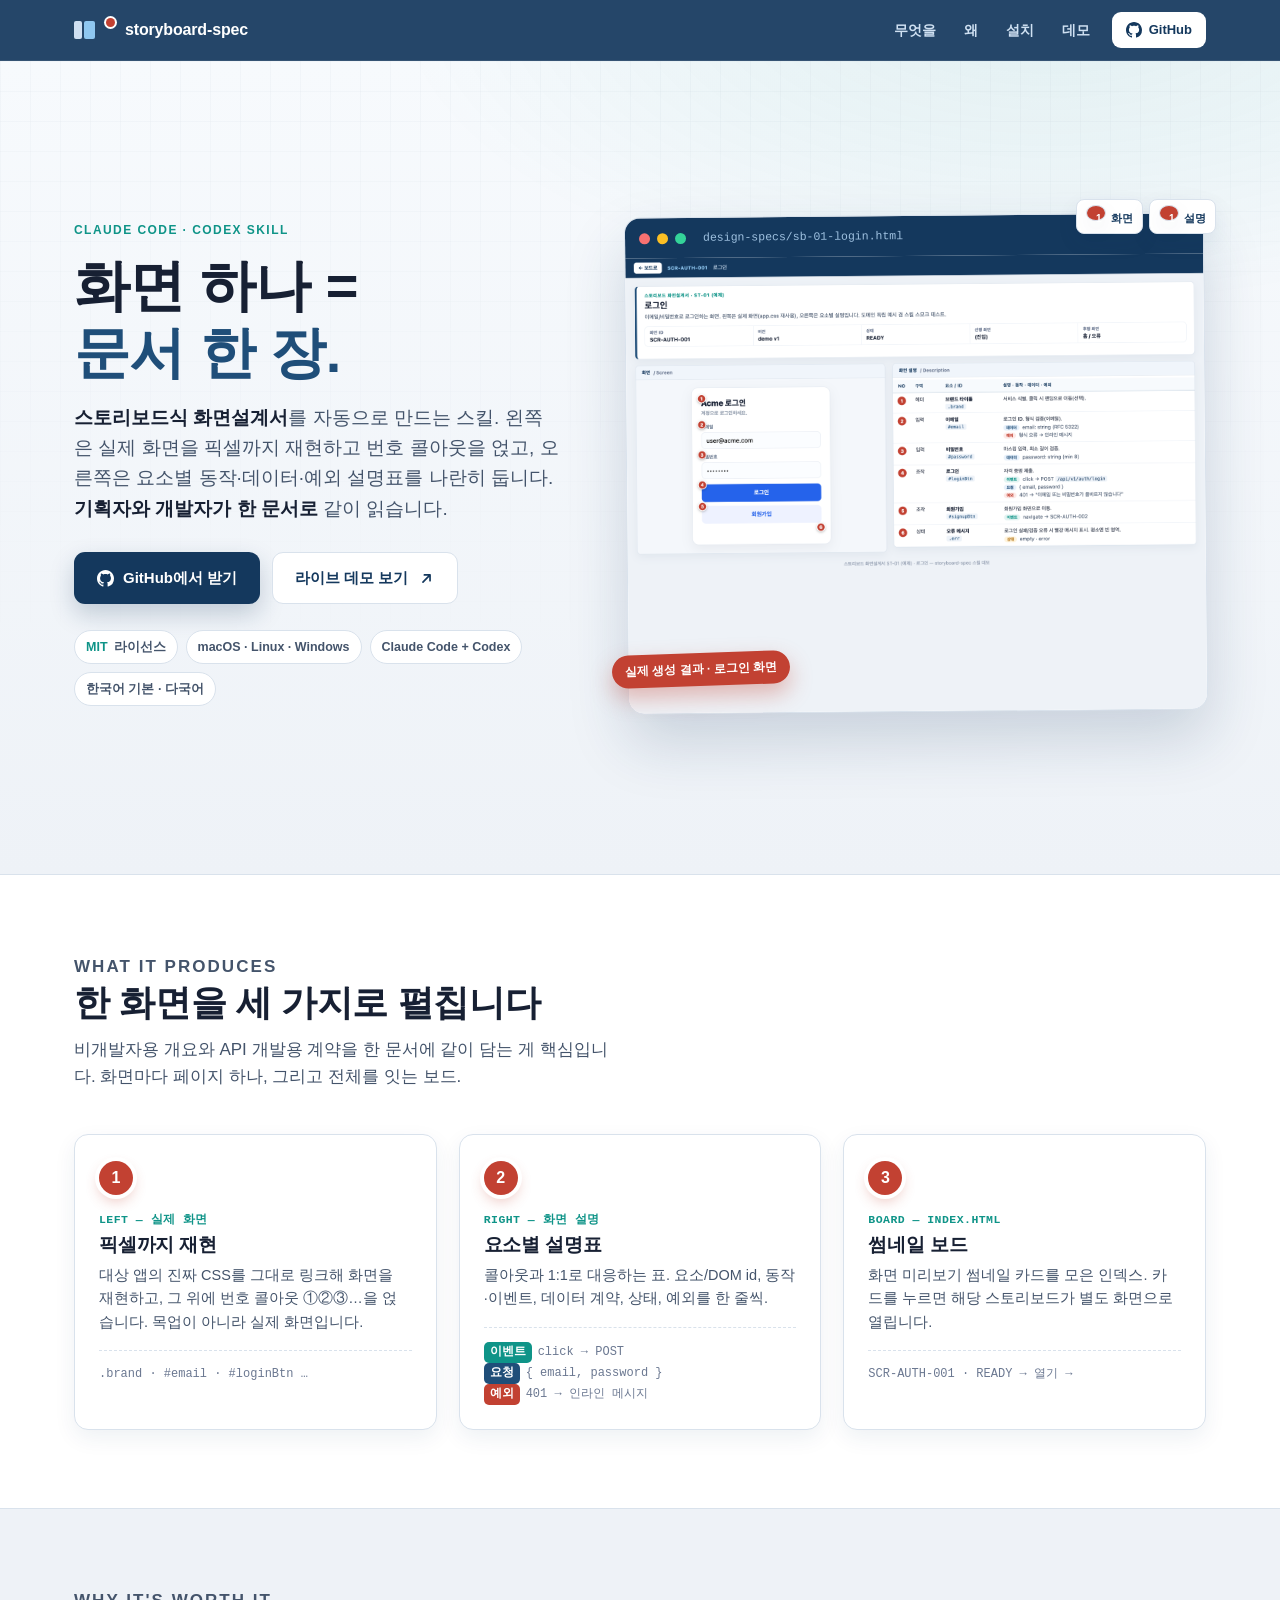
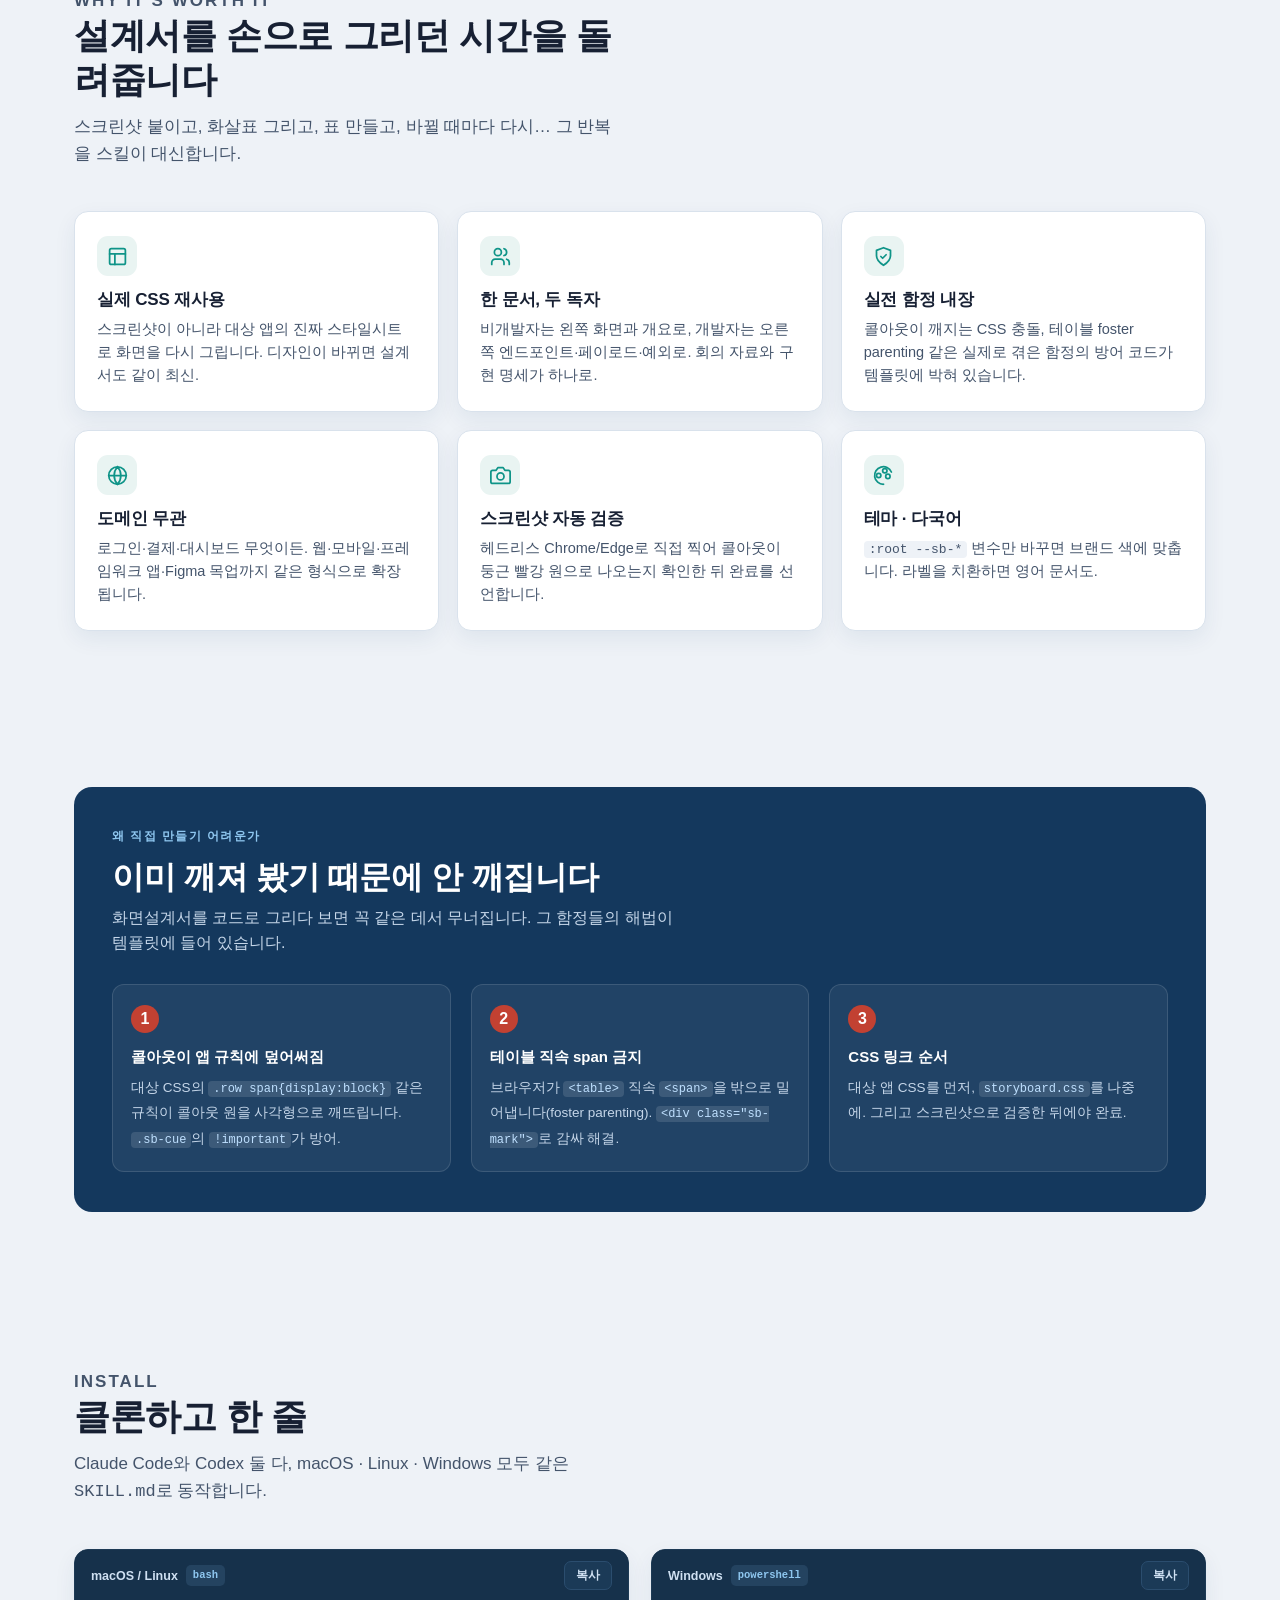
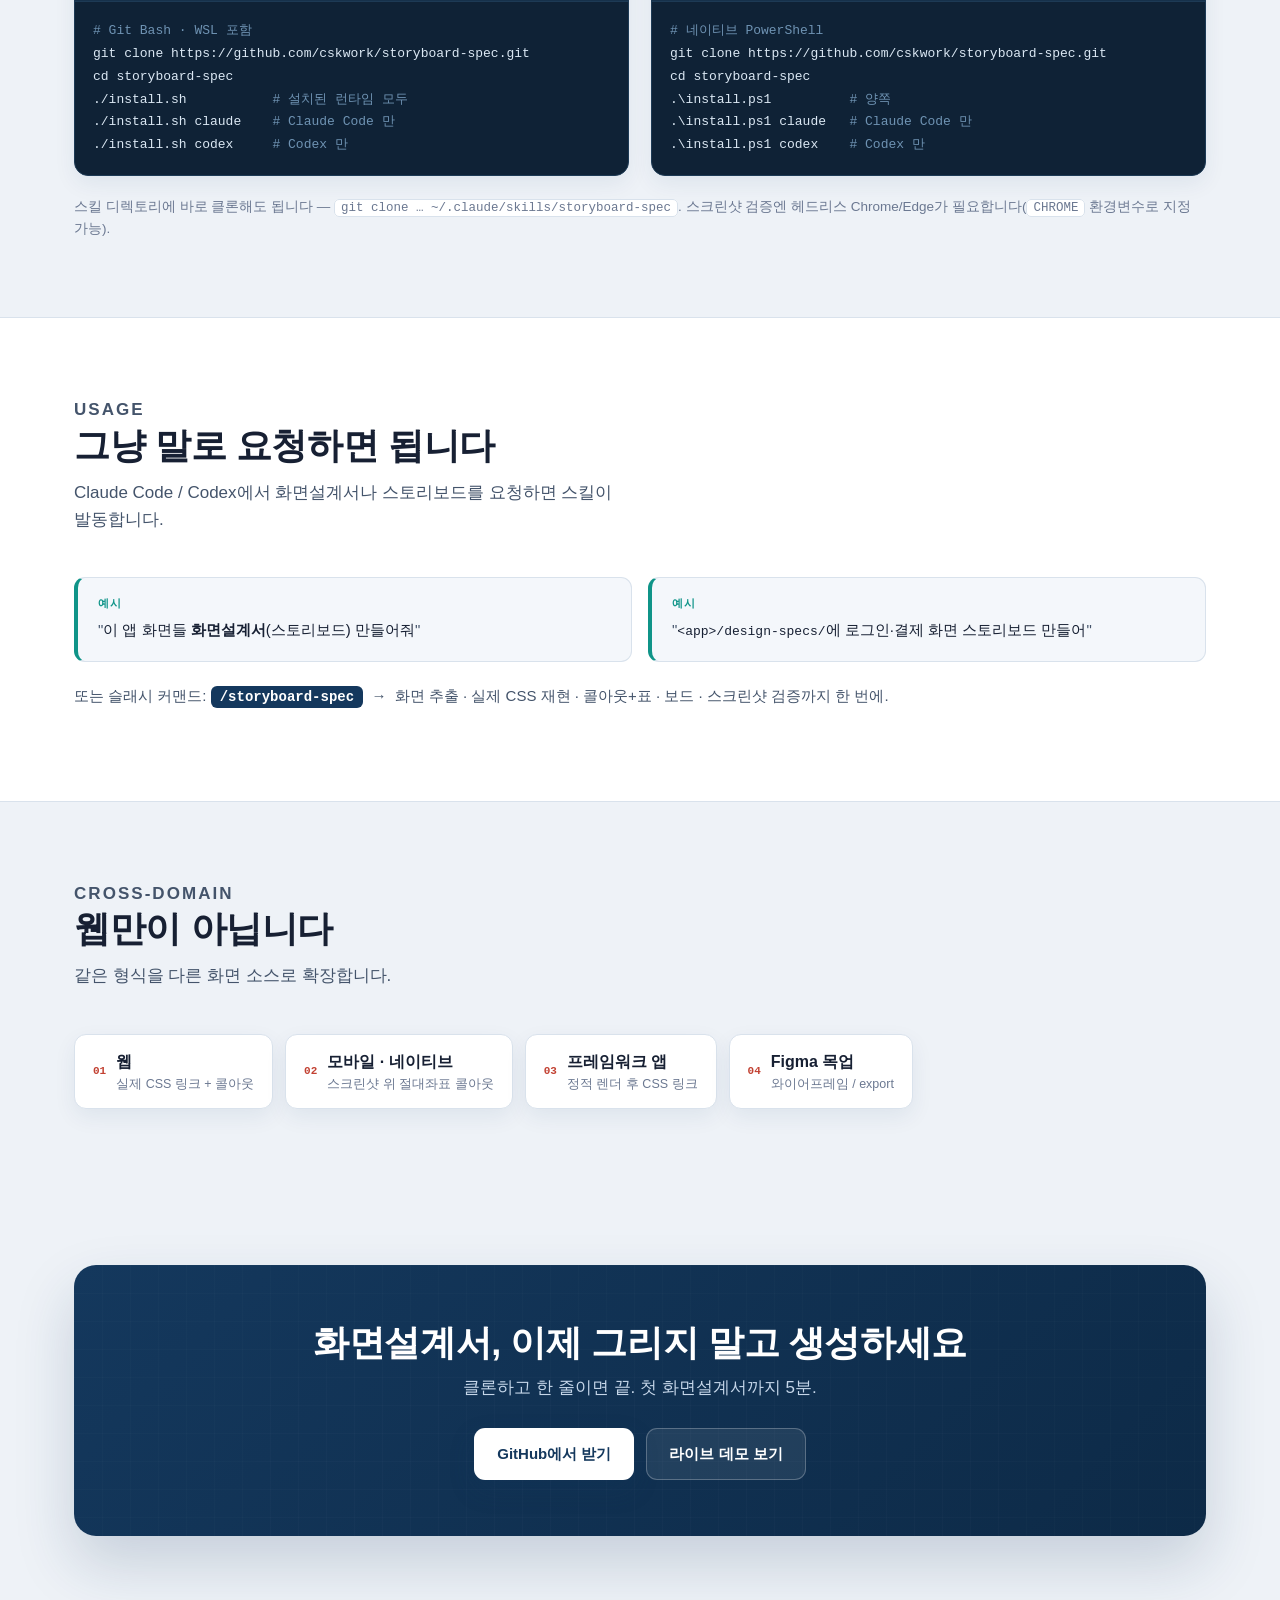
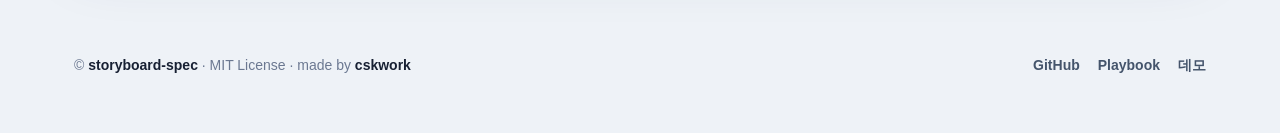
==== index.html @ b12b1235 "feat: add GitHub Pages landing page - Self-contained index.html promoting the skill (KO-primary, EN " ====
<!doctype html>
<html lang="ko">
<head>
  <meta charset="utf-8" />
  <meta name="viewport" content="width=device-width, initial-scale=1" />
  <title>storyboard-spec — 스토리보드식 화면설계서 자동 생성 스킬</title>
  <meta name="description" content="Claude Code · Codex 스킬. 한 화면 = 한 페이지. 왼쪽은 실제 화면을 픽셀까지 재현 + 번호 콜아웃, 오른쪽은 요소별 설명표(동작·데이터·예외). 기획자와 개발자가 같이 읽는 화면설계서를 자동으로." />
  <link rel="canonical" href="https://cskwork.github.io/storyboard-spec/" />

  <!-- Open Graph / social -->
  <meta property="og:type" content="website" />
  <meta property="og:url" content="https://cskwork.github.io/storyboard-spec/" />
  <meta property="og:title" content="storyboard-spec — 스토리보드식 화면설계서 자동 생성" />
  <meta property="og:description" content="왼쪽=실제 화면+번호 콜아웃, 오른쪽=요소별 설명표. 기획자와 개발자가 한 문서로 같이 읽는 화면설계서. Claude Code · Codex 스킬." />
  <meta property="og:image" content="https://cskwork.github.io/storyboard-spec/assets/cover.png" />
  <meta name="twitter:card" content="summary_large_image" />

  <link rel="icon" href="data:image/svg+xml,%3Csvg xmlns='http://www.w3.org/2000/svg' viewBox='0 0 64 64'%3E%3Crect width='64' height='64' rx='14' fill='%2314385d'/%3E%3Crect x='12' y='14' width='16' height='36' rx='3' fill='%23f4f7fb'/%3E%3Crect x='32' y='14' width='20' height='36' rx='3' fill='%231f4e79'/%3E%3Ccircle cx='20' cy='22' r='5' fill='%23c24132'/%3E%3C/svg%3E" />

  <style>
    :root {
      --ink: #172033;
      --ink-soft: #44546b;
      --muted: #6b7891;
      --line: #d9e2ec;
      --line-soft: #e8eef5;
      --bg: #eef2f7;
      --panel: #ffffff;
      --primary: #1f4e79;
      --primary-strong: #14385d;
      --accent: #0f9488;
      --cue: #c24132;
      --shadow: 0 8px 22px rgba(20, 56, 93, .07);
      --shadow-lg: 0 28px 60px rgba(20, 56, 93, .18);
      --radius: 14px;
      --mono: ui-monospace, SFMono-Regular, "SF Mono", Menlo, Consolas, monospace;
      --sans: -apple-system, BlinkMacSystemFont, "Segoe UI", "Noto Sans KR", Arial, sans-serif;
      --maxw: 1180px;
    }

    * { box-sizing: border-box; }
    html { scroll-behavior: smooth; }
    body {
      margin: 0;
      font-family: var(--sans);
      color: var(--ink);
      background: var(--bg);
      line-height: 1.6;
      -webkit-font-smoothing: antialiased;
    }
    a { color: var(--primary); }
    h1, h2, h3 { line-height: 1.2; letter-spacing: -.01em; }
    .wrap { max-width: var(--maxw); margin: 0 auto; padding: 0 24px; }
    .eyebrow {
      margin: 0 0 12px; font-size: 12px; font-weight: 800;
      letter-spacing: .12em; text-transform: uppercase; color: var(--accent);
    }

    /* ── Top bar ───────────────────────────────────────── */
    header.top {
      position: sticky; top: 0; z-index: 50;
      background: rgba(20, 56, 93, .92);
      backdrop-filter: saturate(160%) blur(8px);
      border-bottom: 1px solid rgba(255,255,255,.08);
    }
    .top .wrap { display: flex; align-items: center; gap: 18px; height: 60px; }
    .brand { display: flex; align-items: center; gap: 10px; color: #fff; font-weight: 800; letter-spacing: -.01em; text-decoration: none; }
    .brand .glyph { display: inline-flex; gap: 2px; }
    .brand .glyph i { width: 8px; height: 18px; border-radius: 2px; background: #cfe0f2; display: block; }
    .brand .glyph i:last-child { width: 11px; background: #8fc7f0; }
    .brand .dot { width: 9px; height: 9px; border-radius: 50%; background: var(--cue); box-shadow: 0 0 0 2px #fff; margin-left: 1px; align-self: flex-start; margin-top: 1px; }
    .top nav { margin-left: auto; display: flex; align-items: center; gap: 4px; }
    .top nav a { color: #cfe0f2; text-decoration: none; font-size: 14px; font-weight: 600; padding: 8px 12px; border-radius: 8px; }
    .top nav a:hover { background: rgba(255,255,255,.08); color: #fff; }
    .top .gh {
      display: inline-flex; align-items: center; gap: 7px; margin-left: 6px;
      background: #fff; color: var(--primary-strong); font-weight: 800; font-size: 13px;
      padding: 8px 14px; border-radius: 9px; text-decoration: none;
    }
    .top .gh:hover { background: #e8f1fb; }
    .top .gh svg { width: 16px; height: 16px; }
    @media (max-width: 760px) { .top nav .navlink { display: none; } }

    /* ── Hero ──────────────────────────────────────────── */
    .hero {
      position: relative; overflow: hidden;
      background:
        radial-gradient(1100px 520px at 82% -8%, rgba(15,148,136,.10), transparent 60%),
        linear-gradient(180deg, #f7fafd 0%, var(--bg) 100%);
    }
    .hero::before {
      content: ""; position: absolute; inset: 0; pointer-events: none; opacity: .5;
      background-image:
        linear-gradient(rgba(20,56,93,.05) 1px, transparent 1px),
        linear-gradient(90deg, rgba(20,56,93,.05) 1px, transparent 1px);
      background-size: 30px 30px;
      mask-image: linear-gradient(180deg, #000 0%, transparent 78%);
      -webkit-mask-image: linear-gradient(180deg, #000 0%, transparent 78%);
    }
    .hero .wrap {
      position: relative;
      display: grid; grid-template-columns: minmax(0, 1.02fr) minmax(0, 1.18fr);
      gap: 50px; align-items: center;
      padding-top: 76px; padding-bottom: 84px;
    }
    .hero h1 { margin: 0 0 16px; font-size: clamp(34px, 5.2vw, 56px); font-weight: 850; color: var(--ink); }
    .hero h1 .hl { color: var(--primary); position: relative; white-space: nowrap; }
    .hero h1 .hl::after {
      content: ""; position: absolute; left: 0; right: 0; bottom: .08em; height: .26em;
      background: rgba(15,148,136,.22); border-radius: 3px; z-index: -1;
    }
    .hero .lede { font-size: clamp(16px, 2.1vw, 19px); color: var(--ink-soft); margin: 0 0 28px; max-width: 46ch; }
    .hero .lede b { color: var(--ink); font-weight: 700; }

    .cta { display: flex; flex-wrap: wrap; gap: 12px; align-items: center; }
    .btn {
      display: inline-flex; align-items: center; gap: 9px; font-weight: 800; font-size: 15px;
      text-decoration: none; padding: 13px 22px; border-radius: 11px; border: 1px solid transparent;
      transition: transform .12s ease, box-shadow .12s ease, background .12s ease;
    }
    .btn svg { width: 17px; height: 17px; }
    .btn.primary { background: var(--primary-strong); color: #fff; box-shadow: 0 10px 24px rgba(20,56,93,.22); }
    .btn.primary:hover { transform: translateY(-2px); box-shadow: 0 16px 32px rgba(20,56,93,.28); }
    .btn.ghost { background: var(--panel); color: var(--primary-strong); border-color: var(--line); }
    .btn.ghost:hover { transform: translateY(-2px); border-color: #b9cadd; }

    .chips { display: flex; flex-wrap: wrap; gap: 8px; margin-top: 26px; }
    .chip {
      display: inline-flex; align-items: center; gap: 6px; font-size: 12.5px; font-weight: 700;
      color: var(--ink-soft); background: var(--panel); border: 1px solid var(--line);
      padding: 6px 11px; border-radius: 999px;
    }
    .chip .tk { color: var(--accent); font-weight: 900; }

    /* Hero shot — framed like a document window */
    .shot { position: relative; }
    .shot .frame {
      background: var(--panel); border: 1px solid var(--line); border-radius: 16px;
      box-shadow: var(--shadow-lg); overflow: hidden; transform: rotate(-.5deg);
    }
    .shot .bar { display: flex; align-items: center; gap: 7px; padding: 11px 14px; background: var(--primary-strong); }
    .shot .bar i { width: 11px; height: 11px; border-radius: 50%; background: rgba(255,255,255,.32); }
    .shot .bar i:nth-child(1) { background: #f87171; }
    .shot .bar i:nth-child(2) { background: #fbbf24; }
    .shot .bar i:nth-child(3) { background: #34d399; }
    .shot .bar .path { margin-left: 10px; font-family: var(--mono); font-size: 11.5px; color: #9fc1e0; }
    .shot img { display: block; width: 100%; height: auto; }
    .shot .tag {
      position: absolute; left: -14px; bottom: 26px; z-index: 2;
      background: var(--cue); color: #fff; font-size: 12px; font-weight: 800;
      padding: 7px 13px; border-radius: 999px; box-shadow: 0 10px 22px rgba(194,65,50,.35);
      transform: rotate(-2deg);
    }
    .shot .legend {
      position: absolute; right: -10px; top: -16px; z-index: 2;
      display: flex; gap: 6px;
    }
    .shot .legend span {
      font-size: 11px; font-weight: 800; color: var(--primary-strong);
      background: #fff; border: 1px solid var(--line); border-radius: 8px; padding: 5px 9px;
      box-shadow: var(--shadow);
    }
    .shot .legend .num {
      display: inline-grid; place-items: center; width: 16px; height: 16px; margin-right: 5px;
      background: var(--cue); color: #fff; border-radius: 50%; font-size: 10px;
    }

    /* ── Section scaffolding ───────────────────────────── */
    section { padding: 78px 0; }
    .sec-head { max-width: 62ch; margin: 0 0 44px; }
    .sec-head h2 { margin: 0 0 12px; font-size: clamp(26px, 3.6vw, 36px); color: var(--ink); }
    .sec-head p { margin: 0; color: var(--ink-soft); font-size: 17px; }

    /* "What it produces" — three numbered panes */
    .produce { background: var(--panel); border-top: 1px solid var(--line); border-bottom: 1px solid var(--line); }
    .triad { display: grid; grid-template-columns: repeat(3, 1fr); gap: 22px; }
    .pane {
      position: relative; background: #fff; border: 1px solid var(--line);
      border-radius: var(--radius); padding: 26px 24px 24px; box-shadow: var(--shadow);
      transition: transform .14s ease, box-shadow .14s ease;
    }
    .pane:hover { transform: translateY(-4px); box-shadow: 0 18px 38px rgba(20,56,93,.13); }
    .pane .cue {
      display: inline-grid; place-items: center; width: 34px; height: 34px; margin-bottom: 16px;
      background: var(--cue); color: #fff; font-weight: 800; font-size: 16px; border-radius: 50%;
      box-shadow: 0 0 0 4px #fff, 0 6px 14px rgba(194,65,50,.3);
    }
    .pane .kicker { font-family: var(--mono); font-size: 11.5px; font-weight: 700; letter-spacing: .04em; color: var(--accent); text-transform: uppercase; }
    .pane h3 { margin: 4px 0 8px; font-size: 19px; color: var(--ink); }
    .pane p { margin: 0; color: var(--ink-soft); font-size: 14.5px; }
    .pane .mini { margin-top: 16px; border-top: 1px dashed var(--line); padding-top: 14px; font-family: var(--mono); font-size: 12px; color: var(--muted); }
    .pane .mini .t { display: inline-block; font-weight: 800; color: #fff; border-radius: 5px; padding: 1px 6px; margin-right: 6px; }
    .pane .mini .t.ev { background: var(--accent); }
    .pane .mini .t.dt { background: var(--primary); }
    .pane .mini .t.ex { background: var(--cue); }

    /* Why grid */
    .why-grid { display: grid; grid-template-columns: repeat(3, 1fr); gap: 18px; }
    .feat {
      background: var(--panel); border: 1px solid var(--line); border-radius: var(--radius);
      padding: 24px 22px; box-shadow: var(--shadow);
    }
    .feat .ic { width: 40px; height: 40px; border-radius: 11px; display: grid; place-items: center; background: #e9f4f2; color: var(--accent); margin-bottom: 14px; }
    .feat .ic svg { width: 21px; height: 21px; }
    .feat h3 { margin: 0 0 7px; font-size: 17px; color: var(--ink); }
    .feat p { margin: 0; color: var(--ink-soft); font-size: 14.5px; }

    /* Gotchas — proof of depth */
    .gotchas { background: var(--primary-strong); color: #eaf1f8; border-radius: 18px; padding: 40px 38px; }
    .gotchas .eyebrow { color: #8fc7f0; }
    .gotchas h2 { margin: 0 0 8px; font-size: clamp(24px, 3.4vw, 32px); color: #fff; }
    .gotchas > p.intro { margin: 0 0 28px; color: #c5d6e9; max-width: 64ch; }
    .gotchas ol { display: grid; grid-template-columns: repeat(3, 1fr); gap: 20px; margin: 0; padding: 0; list-style: none; counter-reset: g; }
    .gotchas li { counter-increment: g; background: rgba(255,255,255,.06); border: 1px solid rgba(255,255,255,.12); border-radius: 12px; padding: 20px 18px; }
    .gotchas li::before { content: counter(g); display: grid; place-items: center; width: 28px; height: 28px; background: var(--cue); color: #fff; font-weight: 800; border-radius: 50%; margin-bottom: 12px; }
    .gotchas li b { color: #fff; display: block; margin-bottom: 5px; font-size: 15px; }
    .gotchas li span { font-size: 13.5px; color: #c5d6e9; }
    .gotchas code { font-family: var(--mono); font-size: 12px; background: rgba(255,255,255,.12); padding: 1px 5px; border-radius: 4px; color: #bfe0ff; }

    /* Install */
    .install .cols { display: grid; grid-template-columns: 1fr 1fr; gap: 22px; }
    .code {
      background: #0f2236; border: 1px solid #1d3a55; border-radius: var(--radius); overflow: hidden;
      box-shadow: var(--shadow);
    }
    .code .head { display: flex; align-items: center; justify-content: space-between; padding: 11px 16px; background: #16314b; border-bottom: 1px solid #1d3a55; }
    .code .head .os { font-size: 12.5px; font-weight: 800; color: #cfe0f2; display: flex; align-items: center; gap: 8px; }
    .code .head .os .badge { font-family: var(--mono); font-size: 10.5px; color: #8fc7f0; background: rgba(143,199,240,.12); padding: 2px 7px; border-radius: 5px; }
    .copy { cursor: pointer; border: 1px solid #2b4d6e; background: #1b3a57; color: #cfe0f2; font-size: 12px; font-weight: 700; padding: 5px 11px; border-radius: 7px; }
    .copy:hover { background: #234a6c; }
    .copy.done { background: var(--accent); border-color: var(--accent); color: #fff; }
    .code pre { margin: 0; padding: 18px 18px; overflow-x: auto; }
    .code code { font-family: var(--mono); font-size: 13px; line-height: 1.75; color: #dbe8f4; white-space: pre; }
    .code .c { color: #6f93b3; }
    .code .p { color: #7fd6c7; }
    .install .note { margin: 20px 0 0; font-size: 13.5px; color: var(--muted); }
    .install .note code { font-family: var(--mono); background: #fff; border: 1px solid var(--line); padding: 1px 6px; border-radius: 5px; font-size: 12.5px; }

    /* Usage */
    .usage { background: var(--panel); border-top: 1px solid var(--line); border-bottom: 1px solid var(--line); }
    .asks { display: grid; grid-template-columns: 1fr 1fr; gap: 16px; }
    .ask {
      display: flex; gap: 14px; align-items: flex-start; background: #f4f7fb; border: 1px solid var(--line);
      border-left: 4px solid var(--accent); border-radius: 11px; padding: 18px 20px;
    }
    .ask .who { font-family: var(--mono); font-size: 11px; font-weight: 800; color: var(--accent); text-transform: uppercase; letter-spacing: .05em; margin-bottom: 4px; }
    .ask p { margin: 0; font-size: 15px; color: var(--ink); }
    .ask p .q { color: var(--ink-soft); }
    .slash { margin-top: 22px; font-size: 15px; color: var(--ink-soft); }
    .slash code { font-family: var(--mono); background: #14385d; color: #fff; padding: 3px 9px; border-radius: 6px; font-weight: 700; font-size: 14px; }

    /* Domain chips */
    .domains { display: flex; flex-wrap: wrap; gap: 12px; margin-top: 8px; }
    .domains .d {
      display: flex; align-items: center; gap: 10px; background: var(--panel); border: 1px solid var(--line);
      border-radius: 12px; padding: 14px 18px; font-weight: 700; color: var(--ink); box-shadow: var(--shadow);
    }
    .domains .d .n { font-family: var(--mono); font-size: 11px; color: var(--cue); font-weight: 800; }
    .domains .d .s { font-size: 12.5px; color: var(--muted); font-weight: 500; }

    /* CTA band */
    .band { text-align: center; }
    .band .box {
      background: linear-gradient(135deg, var(--primary-strong), #0d2a47);
      border-radius: 22px; padding: 56px 32px; box-shadow: var(--shadow-lg); position: relative; overflow: hidden;
    }
    .band .box::after {
      content: ""; position: absolute; inset: 0; opacity: .35; pointer-events: none;
      background-image: linear-gradient(rgba(255,255,255,.05) 1px, transparent 1px), linear-gradient(90deg, rgba(255,255,255,.05) 1px, transparent 1px);
      background-size: 28px 28px;
    }
    .band h2 { position: relative; margin: 0 0 10px; color: #fff; font-size: clamp(26px, 3.6vw, 36px); }
    .band p { position: relative; margin: 0 0 26px; color: #c5d6e9; font-size: 17px; }
    .band .cta { position: relative; justify-content: center; }
    .band .btn.ghost { background: rgba(255,255,255,.08); border-color: rgba(255,255,255,.25); color: #fff; }
    .band .btn.ghost:hover { background: rgba(255,255,255,.16); }
    .band .btn.primary { background: #fff; color: var(--primary-strong); }

    /* Footer */
    footer.foot { padding: 40px 0 60px; }
    footer.foot .wrap { display: flex; flex-wrap: wrap; gap: 14px; align-items: center; justify-content: space-between; }
    footer .who { font-size: 14px; color: var(--muted); }
    footer .who b { color: var(--ink); }
    footer .links { display: flex; gap: 18px; font-size: 14px; }
    footer .links a { color: var(--ink-soft); text-decoration: none; font-weight: 600; }
    footer .links a:hover { color: var(--primary); }

    /* Responsive */
    @media (max-width: 980px) {
      .hero .wrap { grid-template-columns: 1fr; gap: 40px; padding-top: 56px; padding-bottom: 64px; }
      .shot .frame { transform: none; }
      .shot .tag { left: 8px; }
      .triad, .why-grid, .gotchas ol, .install .cols, .asks { grid-template-columns: 1fr; }
      .gotchas ol { gap: 14px; }
    }
    @media (max-width: 560px) {
      .why-grid { grid-template-columns: 1fr; }
      section { padding: 56px 0; }
      .shot .legend { display: none; }
    }
  </style>
</head>
<body>

  <!-- Top bar -->
  <header class="top">
    <div class="wrap">
      <a class="brand" href="#top" aria-label="storyboard-spec">
        <span class="glyph"><i></i><i></i></span><span class="dot"></span>
        <span>storyboard-spec</span>
      </a>
      <nav>
        <a class="navlink" href="#produce">무엇을</a>
        <a class="navlink" href="#why">왜</a>
        <a class="navlink" href="#install">설치</a>
        <a class="navlink" href="./examples/demo/index.html">데모</a>
        <a class="gh" href="https://github.com/cskwork/storyboard-spec" target="_blank" rel="noopener">
          <svg viewBox="0 0 16 16" fill="currentColor" aria-hidden="true"><path d="M8 0C3.58 0 0 3.58 0 8c0 3.54 2.29 6.53 5.47 7.59.4.07.55-.17.55-.38 0-.19-.01-.82-.01-1.49-2.01.37-2.53-.49-2.69-.94-.09-.23-.48-.94-.82-1.13-.28-.15-.68-.52-.01-.53.63-.01 1.08.58 1.23.82.72 1.21 1.87.87 2.33.66.07-.52.28-.87.51-1.07-1.78-.2-3.64-.89-3.64-3.95 0-.87.31-1.59.82-2.15-.08-.2-.36-1.02.08-2.12 0 0 .67-.21 2.2.82.64-.18 1.32-.27 2-.27.68 0 1.36.09 2 .27 1.53-1.04 2.2-.82 2.2-.82.44 1.1.16 1.92.08 2.12.51.56.82 1.27.82 2.15 0 3.07-1.87 3.75-3.65 3.95.29.25.54.73.54 1.48 0 1.07-.01 1.93-.01 2.2 0 .21.15.46.55.38A8.01 8.01 0 0016 8c0-4.42-3.58-8-8-8z"/></svg>
          GitHub
        </a>
      </nav>
    </div>
  </header>

  <!-- Hero -->
  <a id="top"></a>
  <section class="hero">
    <div class="wrap">
      <div class="intro">
        <p class="eyebrow">Claude Code · Codex Skill</p>
        <h1>화면 하나 =<br><span class="hl">문서 한 장.</span></h1>
        <p class="lede">
          <b>스토리보드식 화면설계서</b>를 자동으로 만드는 스킬.
          왼쪽은 실제 화면을 픽셀까지 재현하고 번호 콜아웃을 얹고,
          오른쪽은 요소별 동작·데이터·예외 설명표를 나란히 둡니다.
          <b>기획자와 개발자가 한 문서로</b> 같이 읽습니다.
        </p>
        <div class="cta">
          <a class="btn primary" href="https://github.com/cskwork/storyboard-spec" target="_blank" rel="noopener">
            <svg viewBox="0 0 16 16" fill="currentColor" aria-hidden="true"><path d="M8 0C3.58 0 0 3.58 0 8c0 3.54 2.29 6.53 5.47 7.59.4.07.55-.17.55-.38 0-.19-.01-.82-.01-1.49-2.01.37-2.53-.49-2.69-.94-.09-.23-.48-.94-.82-1.13-.28-.15-.68-.52-.01-.53.63-.01 1.08.58 1.23.82.72 1.21 1.87.87 2.33.66.07-.52.28-.87.51-1.07-1.78-.2-3.64-.89-3.64-3.95 0-.87.31-1.59.82-2.15-.08-.2-.36-1.02.08-2.12 0 0 .67-.21 2.2.82.64-.18 1.32-.27 2-.27.68 0 1.36.09 2 .27 1.53-1.04 2.2-.82 2.2-.82.44 1.1.16 1.92.08 2.12.51.56.82 1.27.82 2.15 0 3.07-1.87 3.75-3.65 3.95.29.25.54.73.54 1.48 0 1.07-.01 1.93-.01 2.2 0 .21.15.46.55.38A8.01 8.01 0 0016 8c0-4.42-3.58-8-8-8z"/></svg>
            GitHub에서 받기
          </a>
          <a class="btn ghost" href="./examples/demo/index.html">
            라이브 데모 보기
            <svg viewBox="0 0 24 24" fill="none" stroke="currentColor" stroke-width="2.4" stroke-linecap="round" stroke-linejoin="round" aria-hidden="true"><path d="M7 17 17 7M9 7h8v8"/></svg>
          </a>
        </div>
        <div class="chips">
          <span class="chip"><span class="tk">MIT</span> 라이선스</span>
          <span class="chip">macOS · Linux · Windows</span>
          <span class="chip">Claude Code + Codex</span>
          <span class="chip">한국어 기본 · 다국어</span>
        </div>
      </div>

      <div class="shot">
        <div class="legend">
          <span><span class="num">1</span>화면</span>
          <span><span class="num">1</span>설명</span>
        </div>
        <div class="frame">
          <div class="bar"><i></i><i></i><i></i><span class="path">design-specs/sb-01-login.html</span></div>
          <img src="./assets/cover.png" width="3000" height="2360"
               alt="생성된 스토리보드 화면설계서 예시 — 왼쪽은 로그인 화면을 실제 CSS로 재현하고 ①~⑥ 번호 콜아웃을 얹었고, 오른쪽은 동일 번호의 요소별 동작·데이터·예외 설명표" />
        </div>
        <span class="tag">실제 생성 결과 · 로그인 화면</span>
      </div>
    </div>
  </section>

  <!-- What it produces -->
  <section class="produce" id="produce">
    <div class="wrap">
      <div class="sec-head">
        <p class="eyebrow">What it produces</p>
        <h2>한 화면을 세 가지로 펼칩니다</h2>
        <p>비개발자용 개요와 API 개발용 계약을 한 문서에 같이 담는 게 핵심입니다. 화면마다 페이지 하나, 그리고 전체를 잇는 보드.</p>
      </div>
      <div class="triad">
        <article class="pane">
          <span class="cue">1</span>
          <div class="kicker">LEFT — 실제 화면</div>
          <h3>픽셀까지 재현</h3>
          <p>대상 앱의 진짜 CSS를 그대로 링크해 화면을 재현하고, 그 위에 번호 콜아웃 ①②③…을 얹습니다. 목업이 아니라 실제 화면입니다.</p>
          <div class="mini">.brand · #email · #loginBtn …</div>
        </article>
        <article class="pane">
          <span class="cue">2</span>
          <div class="kicker">RIGHT — 화면 설명</div>
          <h3>요소별 설명표</h3>
          <p>콜아웃과 1:1로 대응하는 표. 요소/DOM id, 동작·이벤트, 데이터 계약, 상태, 예외를 한 줄씩.</p>
          <div class="mini">
            <span class="t ev">이벤트</span>click → POST<br>
            <span class="t dt">요청</span>{ email, password }<br>
            <span class="t ex">예외</span>401 → 인라인 메시지
          </div>
        </article>
        <article class="pane">
          <span class="cue">3</span>
          <div class="kicker">BOARD — index.html</div>
          <h3>썸네일 보드</h3>
          <p>화면 미리보기 썸네일 카드를 모은 인덱스. 카드를 누르면 해당 스토리보드가 별도 화면으로 열립니다.</p>
          <div class="mini">SCR-AUTH-001 · READY → 열기 →</div>
        </article>
      </div>
    </div>
  </section>

  <!-- Why -->
  <section id="why">
    <div class="wrap">
      <div class="sec-head">
        <p class="eyebrow">Why it's worth it</p>
        <h2>설계서를 손으로 그리던 시간을 돌려줍니다</h2>
        <p>스크린샷 붙이고, 화살표 그리고, 표 만들고, 바뀔 때마다 다시… 그 반복을 스킬이 대신합니다.</p>
      </div>
      <div class="why-grid">
        <div class="feat">
          <div class="ic"><svg viewBox="0 0 24 24" fill="none" stroke="currentColor" stroke-width="2" stroke-linecap="round" stroke-linejoin="round"><rect x="3" y="3" width="18" height="18" rx="2"/><path d="M3 9h18M9 21V9"/></svg></div>
          <h3>실제 CSS 재사용</h3>
          <p>스크린샷이 아니라 대상 앱의 진짜 스타일시트로 화면을 다시 그립니다. 디자인이 바뀌면 설계서도 같이 최신.</p>
        </div>
        <div class="feat">
          <div class="ic"><svg viewBox="0 0 24 24" fill="none" stroke="currentColor" stroke-width="2" stroke-linecap="round" stroke-linejoin="round"><path d="M16 21v-2a4 4 0 0 0-4-4H6a4 4 0 0 0-4 4v2"/><circle cx="9" cy="7" r="4"/><path d="M22 21v-2a4 4 0 0 0-3-3.87M16 3.13a4 4 0 0 1 0 7.75"/></svg></div>
          <h3>한 문서, 두 독자</h3>
          <p>비개발자는 왼쪽 화면과 개요로, 개발자는 오른쪽 엔드포인트·페이로드·예외로. 회의 자료와 구현 명세가 하나로.</p>
        </div>
        <div class="feat">
          <div class="ic"><svg viewBox="0 0 24 24" fill="none" stroke="currentColor" stroke-width="2" stroke-linecap="round" stroke-linejoin="round"><path d="M12 2 4 5v6c0 5 3.5 8 8 11 4.5-3 8-6 8-11V5z"/><path d="m9 12 2 2 4-4"/></svg></div>
          <h3>실전 함정 내장</h3>
          <p>콜아웃이 깨지는 CSS 충돌, 테이블 foster parenting 같은 실제로 겪은 함정의 방어 코드가 템플릿에 박혀 있습니다.</p>
        </div>
        <div class="feat">
          <div class="ic"><svg viewBox="0 0 24 24" fill="none" stroke="currentColor" stroke-width="2" stroke-linecap="round" stroke-linejoin="round"><circle cx="12" cy="12" r="10"/><path d="M2 12h20M12 2a15 15 0 0 1 0 20M12 2a15 15 0 0 0 0 20"/></svg></div>
          <h3>도메인 무관</h3>
          <p>로그인·결제·대시보드 무엇이든. 웹·모바일·프레임워크 앱·Figma 목업까지 같은 형식으로 확장됩니다.</p>
        </div>
        <div class="feat">
          <div class="ic"><svg viewBox="0 0 24 24" fill="none" stroke="currentColor" stroke-width="2" stroke-linecap="round" stroke-linejoin="round"><path d="M23 19a2 2 0 0 1-2 2H3a2 2 0 0 1-2-2V8a2 2 0 0 1 2-2h4l2-3h6l2 3h4a2 2 0 0 1 2 2z"/><circle cx="12" cy="13" r="4"/></svg></div>
          <h3>스크린샷 자동 검증</h3>
          <p>헤드리스 Chrome/Edge로 직접 찍어 콜아웃이 둥근 빨강 원으로 나오는지 확인한 뒤 완료를 선언합니다.</p>
        </div>
        <div class="feat">
          <div class="ic"><svg viewBox="0 0 24 24" fill="none" stroke="currentColor" stroke-width="2" stroke-linecap="round" stroke-linejoin="round"><circle cx="13.5" cy="6.5" r="2.5"/><circle cx="6.5" cy="12" r="2.5"/><circle cx="17" cy="13" r="2.5"/><path d="M12 22a10 10 0 1 1 9-14"/></svg></div>
          <h3>테마 · 다국어</h3>
          <p><code style="font-family:var(--mono);font-size:13px;background:#eef2f7;padding:1px 5px;border-radius:4px">:root --sb-*</code> 변수만 바꾸면 브랜드 색에 맞춥니다. 라벨을 치환하면 영어 문서도.</p>
        </div>
      </div>
    </div>
  </section>

  <!-- Gotchas -->
  <section>
    <div class="wrap">
      <div class="gotchas">
        <p class="eyebrow">왜 직접 만들기 어려운가</p>
        <h2>이미 깨져 봤기 때문에 안 깨집니다</h2>
        <p class="intro">화면설계서를 코드로 그리다 보면 꼭 같은 데서 무너집니다. 그 함정들의 해법이 템플릿에 들어 있습니다.</p>
        <ol>
          <li>
            <b>콜아웃이 앱 규칙에 덮어써짐</b>
            <span>대상 CSS의 <code>.row span{display:block}</code> 같은 규칙이 콜아웃 원을 사각형으로 깨뜨립니다. <code>.sb-cue</code>의 <code>!important</code>가 방어.</span>
          </li>
          <li>
            <b>테이블 직속 span 금지</b>
            <span>브라우저가 <code>&lt;table&gt;</code> 직속 <code>&lt;span&gt;</code>을 밖으로 밀어냅니다(foster parenting). <code>&lt;div class="sb-mark"&gt;</code>로 감싸 해결.</span>
          </li>
          <li>
            <b>CSS 링크 순서</b>
            <span>대상 앱 CSS를 먼저, <code>storyboard.css</code>를 나중에. 그리고 스크린샷으로 검증한 뒤에야 완료.</span>
          </li>
        </ol>
      </div>
    </div>
  </section>

  <!-- Install -->
  <section class="install" id="install">
    <div class="wrap">
      <div class="sec-head">
        <p class="eyebrow">Install</p>
        <h2>클론하고 한 줄</h2>
        <p>Claude Code와 Codex 둘 다, macOS · Linux · Windows 모두 같은 <code style="font-family:var(--mono)">SKILL.md</code>로 동작합니다.</p>
      </div>
      <div class="cols">
        <div class="code">
          <div class="head">
            <span class="os">macOS / Linux <span class="badge">bash</span></span>
            <button class="copy" data-copy="git clone https://github.com/cskwork/storyboard-spec.git
cd storyboard-spec
./install.sh">복사</button>
          </div>
          <pre><code><span class="c"># Git Bash · WSL 포함</span>
git clone https://github.com/cskwork/storyboard-spec.git
cd storyboard-spec
./install.sh           <span class="c"># 설치된 런타임 모두</span>
./install.sh claude    <span class="c"># Claude Code 만</span>
./install.sh codex     <span class="c"># Codex 만</span></code></pre>
        </div>
        <div class="code">
          <div class="head">
            <span class="os">Windows <span class="badge">powershell</span></span>
            <button class="copy" data-copy="git clone https://github.com/cskwork/storyboard-spec.git
cd storyboard-spec
.\install.ps1">복사</button>
          </div>
          <pre><code><span class="c"># 네이티브 PowerShell</span>
git clone https://github.com/cskwork/storyboard-spec.git
cd storyboard-spec
.\install.ps1          <span class="c"># 양쪽</span>
.\install.ps1 claude   <span class="c"># Claude Code 만</span>
.\install.ps1 codex    <span class="c"># Codex 만</span></code></pre>
        </div>
      </div>
      <p class="note">스킬 디렉토리에 바로 클론해도 됩니다 — <code>git clone … ~/.claude/skills/storyboard-spec</code>. 스크린샷 검증엔 헤드리스 Chrome/Edge가 필요합니다(<code>CHROME</code> 환경변수로 지정 가능).</p>
    </div>
  </section>

  <!-- Usage -->
  <section class="usage">
    <div class="wrap">
      <div class="sec-head">
        <p class="eyebrow">Usage</p>
        <h2>그냥 말로 요청하면 됩니다</h2>
        <p>Claude Code / Codex에서 화면설계서나 스토리보드를 요청하면 스킬이 발동합니다.</p>
      </div>
      <div class="asks">
        <div class="ask">
          <div>
            <div class="who">예시</div>
            <p><span class="q">"</span>이 앱 화면들 <b>화면설계서</b>(스토리보드) 만들어줘<span class="q">"</span></p>
          </div>
        </div>
        <div class="ask">
          <div>
            <div class="who">예시</div>
            <p><span class="q">"</span><code style="font-family:var(--mono);font-size:13px">&lt;app&gt;/design-specs/</code>에 로그인·결제 화면 스토리보드 만들어<span class="q">"</span></p>
          </div>
        </div>
      </div>
      <p class="slash">또는 슬래시 커맨드: <code>/storyboard-spec</code> &nbsp;→&nbsp; 화면 추출 · 실제 CSS 재현 · 콜아웃+표 · 보드 · 스크린샷 검증까지 한 번에.</p>
    </div>
  </section>

  <!-- Domains -->
  <section>
    <div class="wrap">
      <div class="sec-head">
        <p class="eyebrow">Cross-domain</p>
        <h2>웹만이 아닙니다</h2>
        <p>같은 형식을 다른 화면 소스로 확장합니다.</p>
      </div>
      <div class="domains">
        <div class="d"><span class="n">01</span><div>웹<div class="s">실제 CSS 링크 + 콜아웃</div></div></div>
        <div class="d"><span class="n">02</span><div>모바일 · 네이티브<div class="s">스크린샷 위 절대좌표 콜아웃</div></div></div>
        <div class="d"><span class="n">03</span><div>프레임워크 앱<div class="s">정적 렌더 후 CSS 링크</div></div></div>
        <div class="d"><span class="n">04</span><div>Figma 목업<div class="s">와이어프레임 / export</div></div></div>
      </div>
    </div>
  </section>

  <!-- CTA band -->
  <section class="band">
    <div class="wrap">
      <div class="box">
        <h2>화면설계서, 이제 그리지 말고 생성하세요</h2>
        <p>클론하고 한 줄이면 끝. 첫 화면설계서까지 5분.</p>
        <div class="cta">
          <a class="btn primary" href="https://github.com/cskwork/storyboard-spec" target="_blank" rel="noopener">GitHub에서 받기</a>
          <a class="btn ghost" href="./examples/demo/index.html">라이브 데모 보기</a>
        </div>
      </div>
    </div>
  </section>

  <footer class="foot">
    <div class="wrap">
      <div class="who">© <b>storyboard-spec</b> · MIT License · made by <b>cskwork</b></div>
      <div class="links">
        <a href="https://github.com/cskwork/storyboard-spec" target="_blank" rel="noopener">GitHub</a>
        <a href="https://github.com/cskwork/storyboard-spec/blob/main/reference/playbook.md" target="_blank" rel="noopener">Playbook</a>
        <a href="./examples/demo/index.html">데모</a>
      </div>
    </div>
  </footer>

  <script>
    document.querySelectorAll('.copy').forEach(function (btn) {
      btn.addEventListener('click', function () {
        var text = btn.getAttribute('data-copy');
        navigator.clipboard.writeText(text).then(function () {
          var old = btn.textContent;
          btn.textContent = '복사됨 ✓';
          btn.classList.add('done');
          setTimeout(function () { btn.textContent = old; btn.classList.remove('done'); }, 1600);
        });
      });
    });
  </script>
</body>
</html>
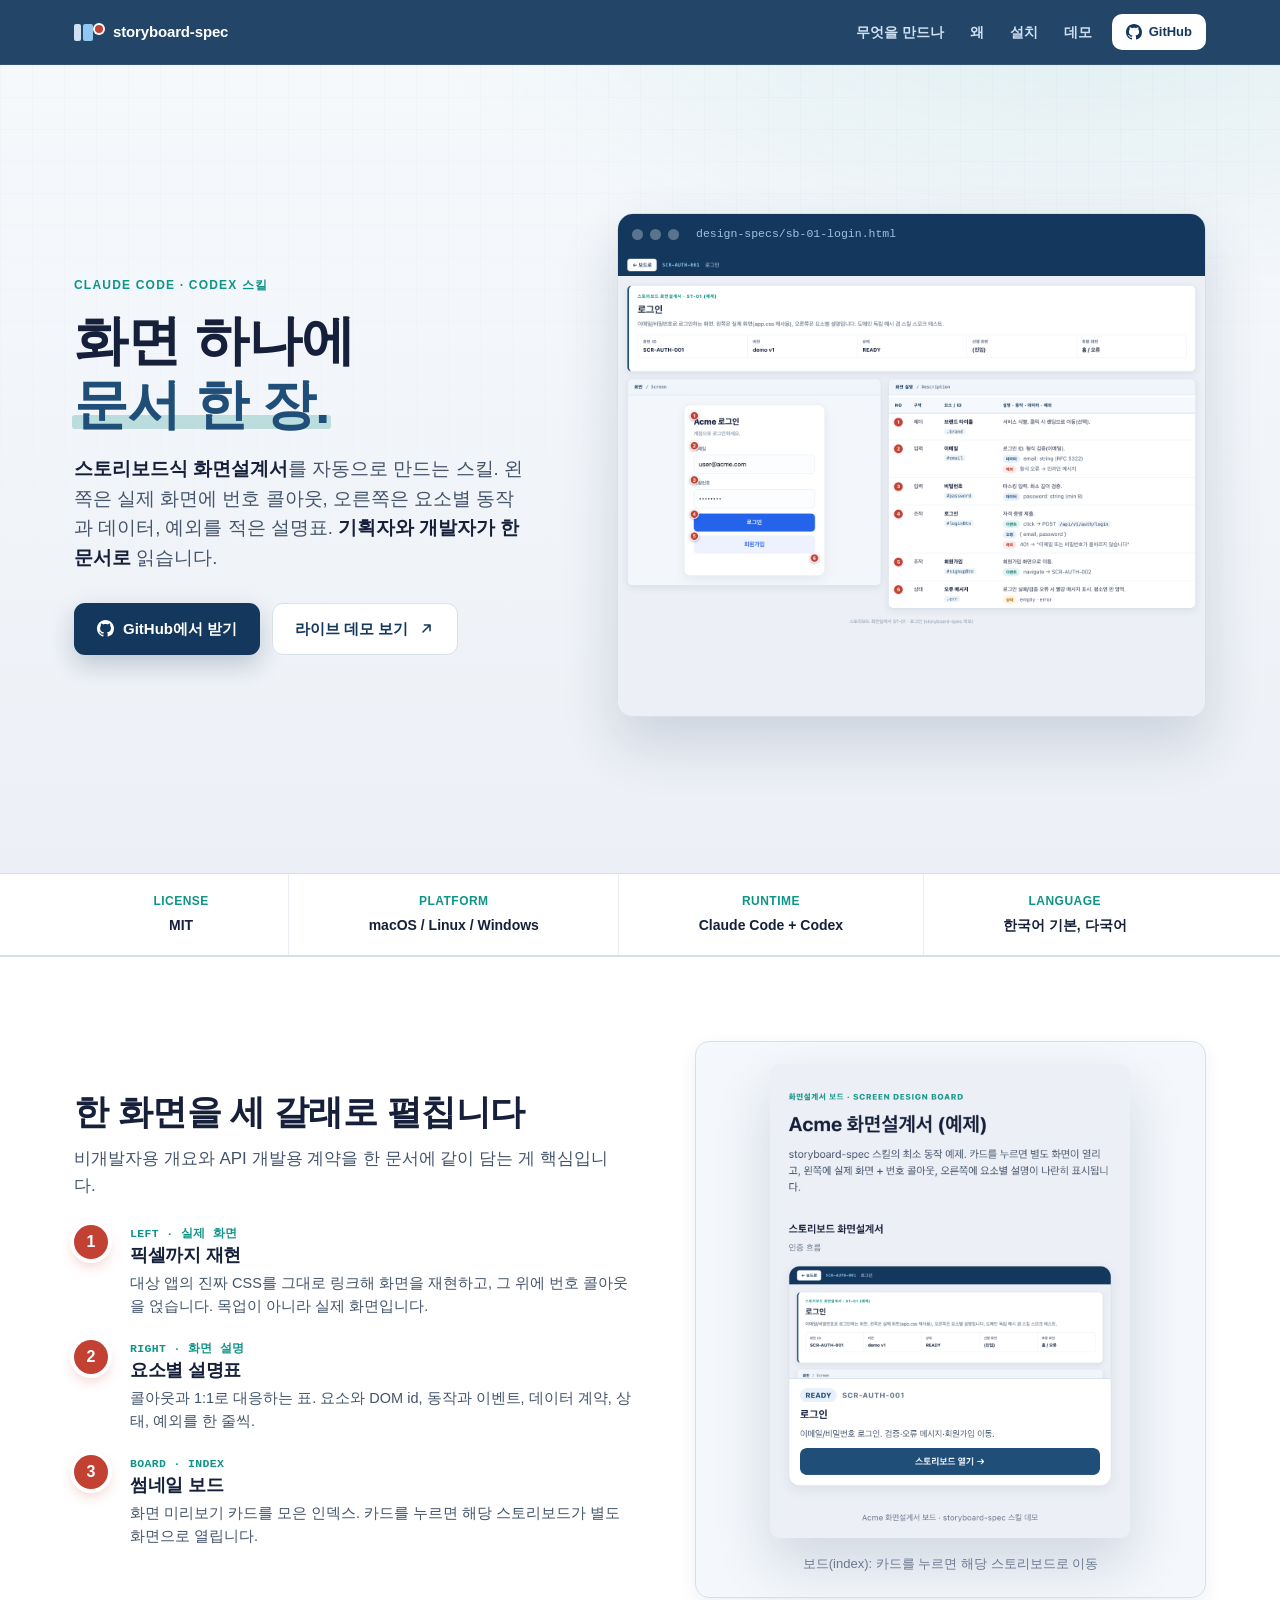
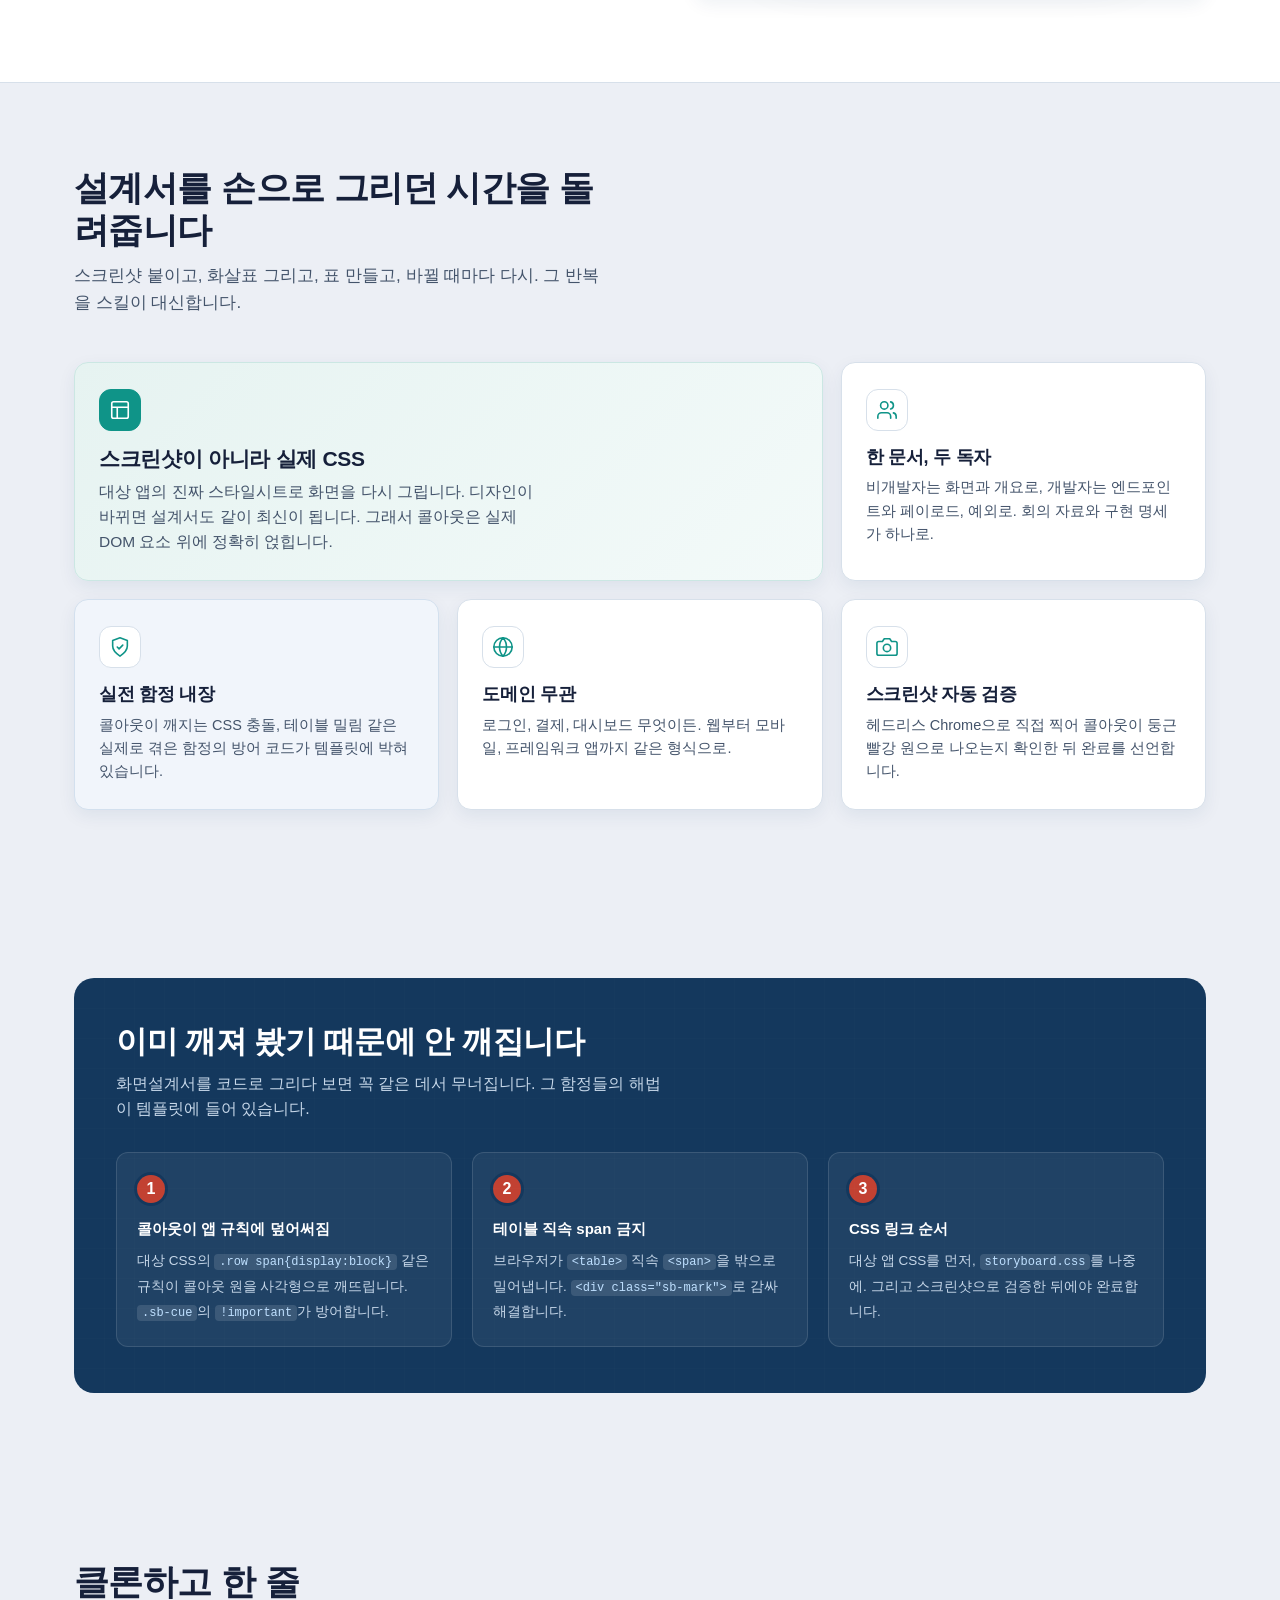
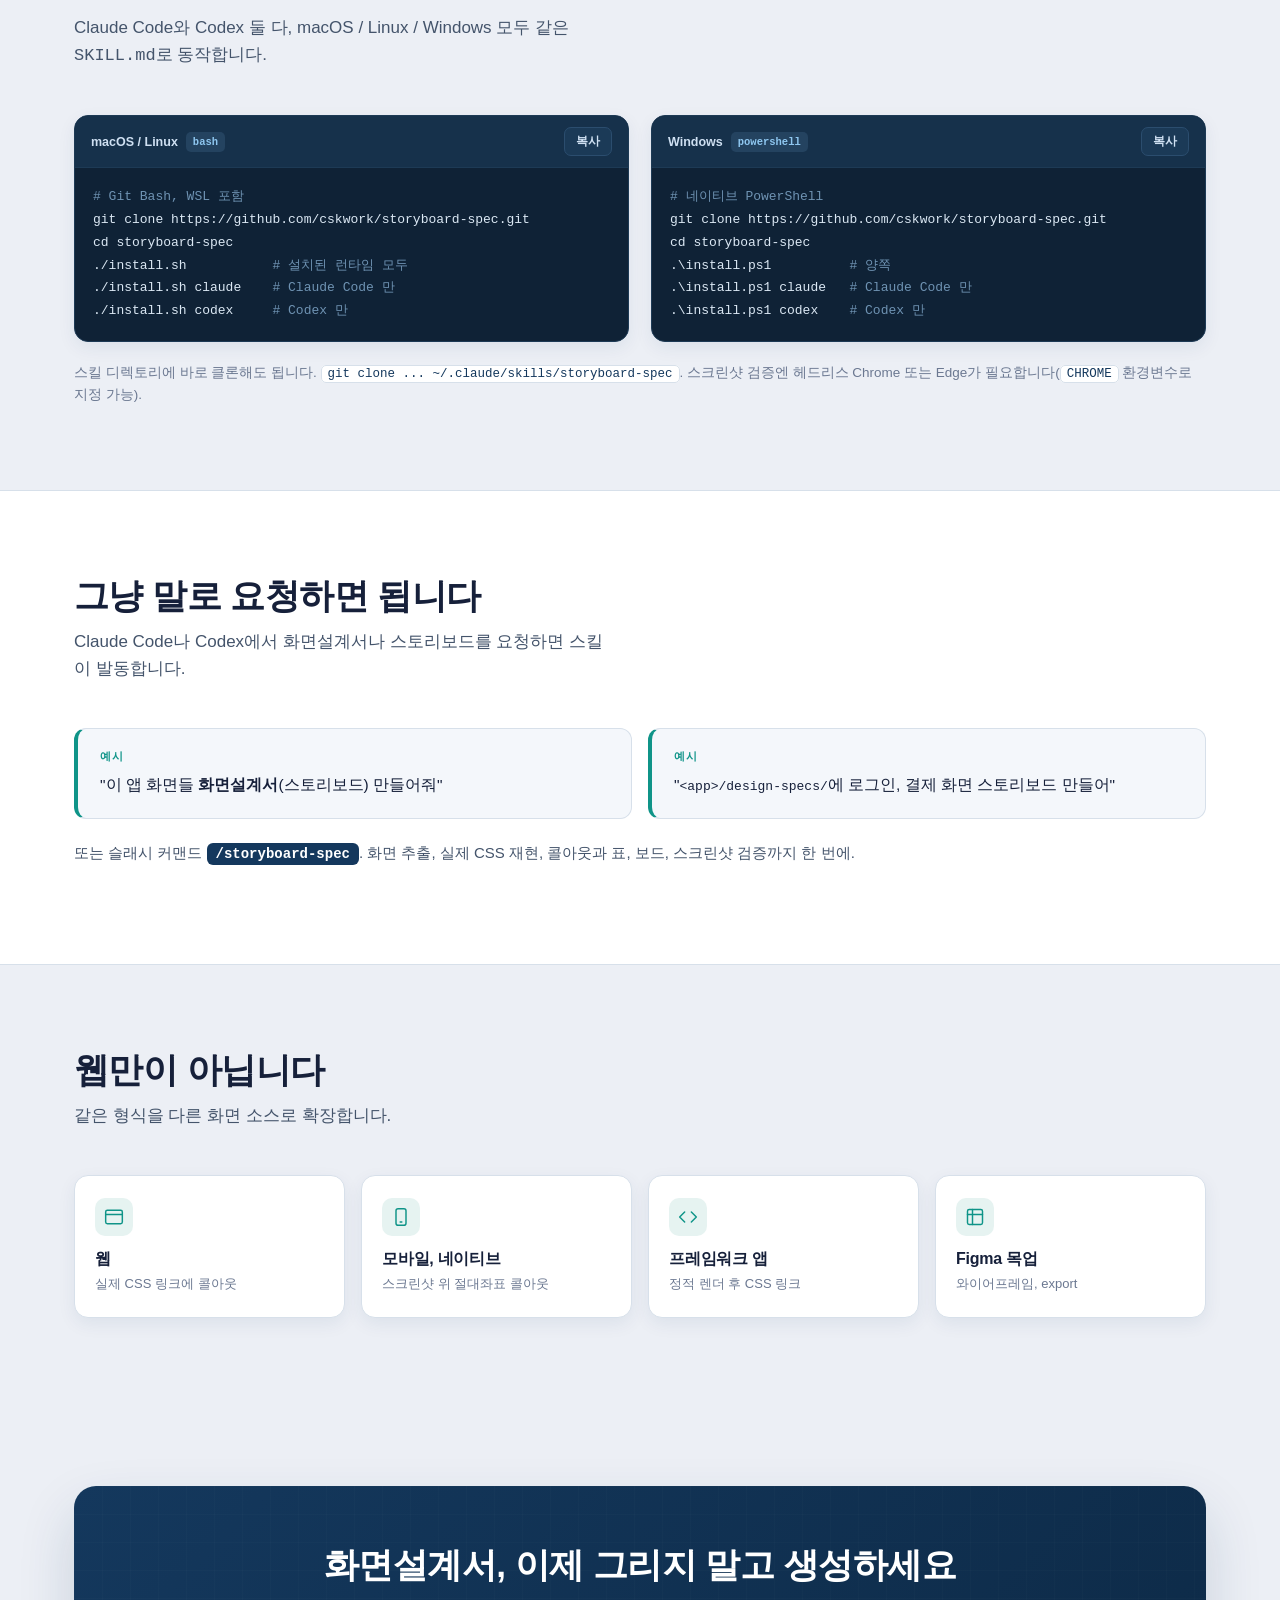
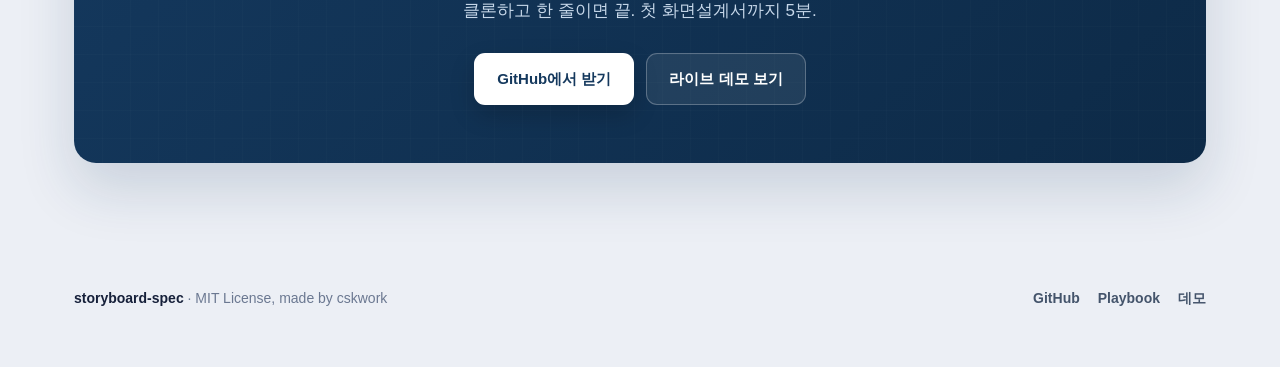
==== commit 294de608: "feat: redesign landing + refine storyboard chrome (taste-skill v2) Landing (index.html), taste-skill" ====
--- a/index.html
+++ b/index.html
@@ -1,38 +1,48 @@
 <!doctype html>
-<html lang="ko">
+<html lang="ko" class="no-js">
 <head>
   <meta charset="utf-8" />
   <meta name="viewport" content="width=device-width, initial-scale=1" />
-  <title>storyboard-spec — 스토리보드식 화면설계서 자동 생성 스킬</title>
-  <meta name="description" content="Claude Code · Codex 스킬. 한 화면 = 한 페이지. 왼쪽은 실제 화면을 픽셀까지 재현 + 번호 콜아웃, 오른쪽은 요소별 설명표(동작·데이터·예외). 기획자와 개발자가 같이 읽는 화면설계서를 자동으로." />
+  <title>storyboard-spec · 스토리보드식 화면설계서 자동 생성 스킬</title>
+  <meta name="description" content="Claude Code, Codex 스킬. 한 화면이 한 페이지. 왼쪽은 실제 화면을 픽셀까지 재현하고 번호 콜아웃을 얹고, 오른쪽은 요소별 동작과 데이터, 예외 설명표. 기획자와 개발자가 한 문서로 같이 읽는 화면설계서." />
   <link rel="canonical" href="https://cskwork.github.io/storyboard-spec/" />
 
-  <!-- Open Graph / social -->
   <meta property="og:type" content="website" />
   <meta property="og:url" content="https://cskwork.github.io/storyboard-spec/" />
-  <meta property="og:title" content="storyboard-spec — 스토리보드식 화면설계서 자동 생성" />
-  <meta property="og:description" content="왼쪽=실제 화면+번호 콜아웃, 오른쪽=요소별 설명표. 기획자와 개발자가 한 문서로 같이 읽는 화면설계서. Claude Code · Codex 스킬." />
+  <meta property="og:title" content="storyboard-spec · 스토리보드식 화면설계서 자동 생성" />
+  <meta property="og:description" content="왼쪽은 실제 화면에 번호 콜아웃, 오른쪽은 요소별 설명표. 기획자와 개발자가 한 문서로 같이 읽는 화면설계서. Claude Code, Codex 스킬." />
   <meta property="og:image" content="https://cskwork.github.io/storyboard-spec/assets/cover.png" />
   <meta name="twitter:card" content="summary_large_image" />
 
   <link rel="icon" href="data:image/svg+xml,%3Csvg xmlns='http://www.w3.org/2000/svg' viewBox='0 0 64 64'%3E%3Crect width='64' height='64' rx='14' fill='%2314385d'/%3E%3Crect x='12' y='14' width='16' height='36' rx='3' fill='%23f4f7fb'/%3E%3Crect x='32' y='14' width='20' height='36' rx='3' fill='%231f4e79'/%3E%3Ccircle cx='20' cy='22' r='5' fill='%23c24132'/%3E%3C/svg%3E" />
 
   <style>
+    /* Design read: dev-skill landing for engineers and PMs, blueprint/spec-document
+       language, native CSS, light-locked. Dials VARIANCE 6 / MOTION 4 / DENSITY 4.
+       Color lock: navy = structure, teal = the one decorative accent, red = the
+       product's semantic callout marker ONLY (never decorative). Light single-mode
+       is justified: the product itself is a light spec document; a dark theme would
+       misrepresent it. */
     :root {
-      --ink: #172033;
+      color-scheme: light;
+      --ink: #16203a;
       --ink-soft: #44546b;
       --muted: #6b7891;
-      --line: #d9e2ec;
-      --line-soft: #e8eef5;
-      --bg: #eef2f7;
+      --line: #d7e0ea;
+      --line-soft: #e9eef5;
+      --bg: #eceff5;
+      --bg-2: #f4f7fb;
       --panel: #ffffff;
-      --primary: #1f4e79;
-      --primary-strong: #14385d;
-      --accent: #0f9488;
-      --cue: #c24132;
-      --shadow: 0 8px 22px rgba(20, 56, 93, .07);
-      --shadow-lg: 0 28px 60px rgba(20, 56, 93, .18);
-      --radius: 14px;
+      --navy: #14385d;
+      --navy-2: #1f4e79;
+      --accent: #0f9488;          /* the single decorative accent */
+      --accent-soft: #e6f3f1;
+      --cue: #c24132;             /* semantic callout marker only */
+      --shadow: 0 6px 18px rgba(20, 56, 93, .07);
+      --shadow-lg: 0 26px 56px rgba(20, 56, 93, .16);
+      --r-card: 14px;
+      --r-btn: 11px;
+      --r-pill: 999px;
       --mono: ui-monospace, SFMono-Regular, "SF Mono", Menlo, Consolas, monospace;
       --sans: -apple-system, BlinkMacSystemFont, "Segoe UI", "Noto Sans KR", Arial, sans-serif;
       --maxw: 1180px;
@@ -40,241 +50,177 @@
 
     * { box-sizing: border-box; }
     html { scroll-behavior: smooth; }
-    body {
-      margin: 0;
-      font-family: var(--sans);
-      color: var(--ink);
-      background: var(--bg);
-      line-height: 1.6;
-      -webkit-font-smoothing: antialiased;
+    body { margin: 0; font-family: var(--sans); color: var(--ink); background: var(--bg); line-height: 1.6; -webkit-font-smoothing: antialiased; text-rendering: optimizeLegibility; }
+    a { color: var(--navy-2); }
+    h1, h2, h3 { line-height: 1.18; letter-spacing: -.015em; }
+    .wrap { max-width: var(--maxw); margin: 0 auto; padding: 0 24px; }
+
+    /* reveal motion - only when JS present AND motion allowed */
+    @media (prefers-reduced-motion: no-preference) {
+      .js [data-reveal] { opacity: 0; transform: translateY(18px); transition: opacity .6s cubic-bezier(.16,1,.3,1), transform .6s cubic-bezier(.16,1,.3,1); }
+      .js [data-reveal].in { opacity: 1; transform: none; }
+      .js [data-reveal][data-d="1"] { transition-delay: .07s; }
+      .js [data-reveal][data-d="2"] { transition-delay: .14s; }
+      .js [data-reveal][data-d="3"] { transition-delay: .21s; }
     }
-    a { color: var(--primary); }
-    h1, h2, h3 { line-height: 1.2; letter-spacing: -.01em; }
-    .wrap { max-width: var(--maxw); margin: 0 auto; padding: 0 24px; }
-    .eyebrow {
-      margin: 0 0 12px; font-size: 12px; font-weight: 800;
-      letter-spacing: .12em; text-transform: uppercase; color: var(--accent);
-    }
-
-    /* ── Top bar ───────────────────────────────────────── */
-    header.top {
-      position: sticky; top: 0; z-index: 50;
-      background: rgba(20, 56, 93, .92);
-      backdrop-filter: saturate(160%) blur(8px);
-      border-bottom: 1px solid rgba(255,255,255,.08);
-    }
-    .top .wrap { display: flex; align-items: center; gap: 18px; height: 60px; }
-    .brand { display: flex; align-items: center; gap: 10px; color: #fff; font-weight: 800; letter-spacing: -.01em; text-decoration: none; }
-    .brand .glyph { display: inline-flex; gap: 2px; }
-    .brand .glyph i { width: 8px; height: 18px; border-radius: 2px; background: #cfe0f2; display: block; }
-    .brand .glyph i:last-child { width: 11px; background: #8fc7f0; }
-    .brand .dot { width: 9px; height: 9px; border-radius: 50%; background: var(--cue); box-shadow: 0 0 0 2px #fff; margin-left: 1px; align-self: flex-start; margin-top: 1px; }
-    .top nav { margin-left: auto; display: flex; align-items: center; gap: 4px; }
-    .top nav a { color: #cfe0f2; text-decoration: none; font-size: 14px; font-weight: 600; padding: 8px 12px; border-radius: 8px; }
-    .top nav a:hover { background: rgba(255,255,255,.08); color: #fff; }
-    .top .gh {
-      display: inline-flex; align-items: center; gap: 7px; margin-left: 6px;
-      background: #fff; color: var(--primary-strong); font-weight: 800; font-size: 13px;
-      padding: 8px 14px; border-radius: 9px; text-decoration: none;
-    }
+
+    /* ── Top bar ─────────────────────────────── */
+    header.top { position: sticky; top: 0; z-index: 50; background: rgba(20,56,93,.93); backdrop-filter: saturate(160%) blur(8px); border-bottom: 1px solid rgba(255,255,255,.08); }
+    .top .wrap { display: flex; align-items: center; gap: 18px; height: 64px; }
+    .brand { display: flex; align-items: center; gap: 10px; color: #fff; font-weight: 800; letter-spacing: -.01em; text-decoration: none; font-size: 15px; }
+    .brand .mk { display: inline-flex; align-items: flex-start; gap: 2px; }
+    .brand .mk i { width: 7px; height: 17px; border-radius: 2px; background: #cfe0f2; display: block; }
+    .brand .mk i:nth-child(2) { width: 10px; background: #8fc7f0; }
+    .brand .mk b { width: 8px; height: 8px; border-radius: 50%; background: var(--cue); box-shadow: 0 0 0 2px #fff; margin-top: 1px; }
+    .top nav { margin-left: auto; display: flex; align-items: center; gap: 2px; }
+    .top nav a.navlink { color: #cfe0f2; text-decoration: none; font-size: 14px; font-weight: 600; padding: 8px 12px; border-radius: 8px; }
+    .top nav a.navlink:hover { background: rgba(255,255,255,.08); color: #fff; }
+    .top .gh { display: inline-flex; align-items: center; gap: 7px; margin-left: 6px; background: #fff; color: var(--navy); font-weight: 800; font-size: 13px; padding: 8px 14px; border-radius: 10px; text-decoration: none; transition: background .12s ease; }
     .top .gh:hover { background: #e8f1fb; }
     .top .gh svg { width: 16px; height: 16px; }
-    @media (max-width: 760px) { .top nav .navlink { display: none; } }
-
-    /* ── Hero ──────────────────────────────────────────── */
-    .hero {
-      position: relative; overflow: hidden;
-      background:
-        radial-gradient(1100px 520px at 82% -8%, rgba(15,148,136,.10), transparent 60%),
-        linear-gradient(180deg, #f7fafd 0%, var(--bg) 100%);
-    }
-    .hero::before {
-      content: ""; position: absolute; inset: 0; pointer-events: none; opacity: .5;
-      background-image:
-        linear-gradient(rgba(20,56,93,.05) 1px, transparent 1px),
-        linear-gradient(90deg, rgba(20,56,93,.05) 1px, transparent 1px);
-      background-size: 30px 30px;
-      mask-image: linear-gradient(180deg, #000 0%, transparent 78%);
-      -webkit-mask-image: linear-gradient(180deg, #000 0%, transparent 78%);
-    }
-    .hero .wrap {
-      position: relative;
-      display: grid; grid-template-columns: minmax(0, 1.02fr) minmax(0, 1.18fr);
-      gap: 50px; align-items: center;
-      padding-top: 76px; padding-bottom: 84px;
-    }
-    .hero h1 { margin: 0 0 16px; font-size: clamp(34px, 5.2vw, 56px); font-weight: 850; color: var(--ink); }
-    .hero h1 .hl { color: var(--primary); position: relative; white-space: nowrap; }
-    .hero h1 .hl::after {
-      content: ""; position: absolute; left: 0; right: 0; bottom: .08em; height: .26em;
-      background: rgba(15,148,136,.22); border-radius: 3px; z-index: -1;
-    }
-    .hero .lede { font-size: clamp(16px, 2.1vw, 19px); color: var(--ink-soft); margin: 0 0 28px; max-width: 46ch; }
+    @media (max-width: 720px) { .top nav a.navlink { display: none; } }
+
+    /* ── Hero ────────────────────────────────── */
+    .hero { position: relative; overflow: hidden; background: radial-gradient(1100px 520px at 84% -10%, rgba(15,148,136,.10), transparent 60%), linear-gradient(180deg, #f6f9fc 0%, var(--bg) 100%); }
+    .hero::before { content: ""; position: absolute; inset: 0; pointer-events: none; opacity: .45; background-image: linear-gradient(rgba(20,56,93,.045) 1px, transparent 1px), linear-gradient(90deg, rgba(20,56,93,.045) 1px, transparent 1px); background-size: 32px 32px; mask-image: linear-gradient(180deg, #000 0%, transparent 80%); -webkit-mask-image: linear-gradient(180deg, #000 0%, transparent 80%); }
+    .hero .wrap { position: relative; display: grid; grid-template-columns: minmax(0, 1fr) minmax(0, 1.2fr); gap: 52px; align-items: center; padding-top: 64px; padding-bottom: 72px; }
+    .eyebrow { margin: 0 0 14px; font-size: 12px; font-weight: 800; letter-spacing: .1em; text-transform: uppercase; color: var(--accent); }
+    .hero h1 { margin: 0 0 18px; font-size: clamp(34px, 5vw, 54px); font-weight: 850; color: var(--ink); }
+    .hero h1 .hl { color: var(--navy-2); position: relative; white-space: nowrap; }
+    .hero h1 .hl::after { content: ""; position: absolute; left: -2px; right: -2px; bottom: .08em; height: .26em; background: rgba(15,148,136,.24); border-radius: 3px; z-index: -1; }
+    .hero .lede { font-size: clamp(16px, 2vw, 18.5px); color: var(--ink-soft); margin: 0 0 30px; max-width: 44ch; }
     .hero .lede b { color: var(--ink); font-weight: 700; }
 
     .cta { display: flex; flex-wrap: wrap; gap: 12px; align-items: center; }
-    .btn {
-      display: inline-flex; align-items: center; gap: 9px; font-weight: 800; font-size: 15px;
-      text-decoration: none; padding: 13px 22px; border-radius: 11px; border: 1px solid transparent;
-      transition: transform .12s ease, box-shadow .12s ease, background .12s ease;
-    }
+    .btn { display: inline-flex; align-items: center; gap: 9px; font-weight: 800; font-size: 15px; text-decoration: none; padding: 13px 22px; border-radius: var(--r-btn); border: 1px solid transparent; white-space: nowrap; transition: transform .12s ease, box-shadow .12s ease, background .12s ease, border-color .12s ease; }
     .btn svg { width: 17px; height: 17px; }
-    .btn.primary { background: var(--primary-strong); color: #fff; box-shadow: 0 10px 24px rgba(20,56,93,.22); }
+    .btn:active { transform: translateY(1px); }
+    .btn.primary { background: var(--navy); color: #fff; box-shadow: 0 10px 24px rgba(20,56,93,.22); }
     .btn.primary:hover { transform: translateY(-2px); box-shadow: 0 16px 32px rgba(20,56,93,.28); }
-    .btn.ghost { background: var(--panel); color: var(--primary-strong); border-color: var(--line); }
+    .btn.ghost { background: var(--panel); color: var(--navy); border-color: var(--line); }
     .btn.ghost:hover { transform: translateY(-2px); border-color: #b9cadd; }
 
-    .chips { display: flex; flex-wrap: wrap; gap: 8px; margin-top: 26px; }
-    .chip {
-      display: inline-flex; align-items: center; gap: 6px; font-size: 12.5px; font-weight: 700;
-      color: var(--ink-soft); background: var(--panel); border: 1px solid var(--line);
-      padding: 6px 11px; border-radius: 999px;
-    }
-    .chip .tk { color: var(--accent); font-weight: 900; }
-
-    /* Hero shot — framed like a document window */
+    /* hero shot - real generated output, framed as a document window */
     .shot { position: relative; }
-    .shot .frame {
-      background: var(--panel); border: 1px solid var(--line); border-radius: 16px;
-      box-shadow: var(--shadow-lg); overflow: hidden; transform: rotate(-.5deg);
-    }
-    .shot .bar { display: flex; align-items: center; gap: 7px; padding: 11px 14px; background: var(--primary-strong); }
-    .shot .bar i { width: 11px; height: 11px; border-radius: 50%; background: rgba(255,255,255,.32); }
-    .shot .bar i:nth-child(1) { background: #f87171; }
-    .shot .bar i:nth-child(2) { background: #fbbf24; }
-    .shot .bar i:nth-child(3) { background: #34d399; }
+    .shot .frame { background: var(--panel); border: 1px solid var(--line); border-radius: 16px; box-shadow: var(--shadow-lg); overflow: hidden; }
+    .shot .bar { display: flex; align-items: center; gap: 7px; padding: 11px 14px; background: var(--navy); }
+    .shot .bar i { width: 11px; height: 11px; border-radius: 50%; background: rgba(255,255,255,.3); }
     .shot .bar .path { margin-left: 10px; font-family: var(--mono); font-size: 11.5px; color: #9fc1e0; }
     .shot img { display: block; width: 100%; height: auto; }
-    .shot .tag {
-      position: absolute; left: -14px; bottom: 26px; z-index: 2;
-      background: var(--cue); color: #fff; font-size: 12px; font-weight: 800;
-      padding: 7px 13px; border-radius: 999px; box-shadow: 0 10px 22px rgba(194,65,50,.35);
-      transform: rotate(-2deg);
+    @media (prefers-reduced-motion: no-preference) {
+      .js .hero .intro > * { opacity: 0; transform: translateY(16px); animation: rise .7s cubic-bezier(.16,1,.3,1) forwards; }
+      .js .hero .intro > *:nth-child(1) { animation-delay: .05s; }
+      .js .hero .intro > *:nth-child(2) { animation-delay: .12s; }
+      .js .hero .intro > *:nth-child(3) { animation-delay: .19s; }
+      .js .hero .intro > *:nth-child(4) { animation-delay: .26s; }
+      .js .hero .shot { opacity: 0; transform: translateY(22px) scale(.985); animation: rise .8s .2s cubic-bezier(.16,1,.3,1) forwards; }
+      @keyframes rise { to { opacity: 1; transform: none; } }
     }
-    .shot .legend {
-      position: absolute; right: -10px; top: -16px; z-index: 2;
-      display: flex; gap: 6px;
-    }
-    .shot .legend span {
-      font-size: 11px; font-weight: 800; color: var(--primary-strong);
-      background: #fff; border: 1px solid var(--line); border-radius: 8px; padding: 5px 9px;
-      box-shadow: var(--shadow);
-    }
-    .shot .legend .num {
-      display: inline-grid; place-items: center; width: 16px; height: 16px; margin-right: 5px;
-      background: var(--cue); color: #fff; border-radius: 50%; font-size: 10px;
-    }
-
-    /* ── Section scaffolding ───────────────────────────── */
-    section { padding: 78px 0; }
-    .sec-head { max-width: 62ch; margin: 0 0 44px; }
-    .sec-head h2 { margin: 0 0 12px; font-size: clamp(26px, 3.6vw, 36px); color: var(--ink); }
+
+    /* ── Meta strip (moved out of hero) ──────── */
+    .meta-strip { border-top: 1px solid var(--line); border-bottom: 1px solid var(--line); background: var(--panel); }
+    .meta-strip .wrap { display: flex; flex-wrap: wrap; gap: 0; padding-top: 0; padding-bottom: 0; }
+    .meta-strip .fact { flex: 1 1 auto; min-width: 160px; padding: 18px 8px; text-align: center; border-left: 1px solid var(--line-soft); }
+    .meta-strip .fact:first-child { border-left: 0; }
+    .meta-strip .fact .k { font-size: 12px; font-weight: 800; letter-spacing: .04em; text-transform: uppercase; color: var(--accent); }
+    .meta-strip .fact .v { margin-top: 3px; font-size: 14px; font-weight: 700; color: var(--ink); }
+    @media (max-width: 640px) { .meta-strip .fact { flex-basis: 50%; border-top: 1px solid var(--line-soft); } .meta-strip .fact:nth-child(-n+2) { border-top: 0; } }
+
+    /* ── Section scaffolding ─────────────────── */
+    section { padding: 84px 0; }
+    .sec-head { max-width: 60ch; margin: 0 0 46px; }
+    .sec-head h2 { margin: 0 0 12px; font-size: clamp(26px, 3.4vw, 35px); color: var(--ink); }
     .sec-head p { margin: 0; color: var(--ink-soft); font-size: 17px; }
 
-    /* "What it produces" — three numbered panes */
+    /* "What it produces" - asymmetric: numbered legend + real board screenshot */
     .produce { background: var(--panel); border-top: 1px solid var(--line); border-bottom: 1px solid var(--line); }
-    .triad { display: grid; grid-template-columns: repeat(3, 1fr); gap: 22px; }
-    .pane {
-      position: relative; background: #fff; border: 1px solid var(--line);
-      border-radius: var(--radius); padding: 26px 24px 24px; box-shadow: var(--shadow);
-      transition: transform .14s ease, box-shadow .14s ease;
-    }
-    .pane:hover { transform: translateY(-4px); box-shadow: 0 18px 38px rgba(20,56,93,.13); }
-    .pane .cue {
-      display: inline-grid; place-items: center; width: 34px; height: 34px; margin-bottom: 16px;
-      background: var(--cue); color: #fff; font-weight: 800; font-size: 16px; border-radius: 50%;
-      box-shadow: 0 0 0 4px #fff, 0 6px 14px rgba(194,65,50,.3);
-    }
-    .pane .kicker { font-family: var(--mono); font-size: 11.5px; font-weight: 700; letter-spacing: .04em; color: var(--accent); text-transform: uppercase; }
-    .pane h3 { margin: 4px 0 8px; font-size: 19px; color: var(--ink); }
-    .pane p { margin: 0; color: var(--ink-soft); font-size: 14.5px; }
-    .pane .mini { margin-top: 16px; border-top: 1px dashed var(--line); padding-top: 14px; font-family: var(--mono); font-size: 12px; color: var(--muted); }
-    .pane .mini .t { display: inline-block; font-weight: 800; color: #fff; border-radius: 5px; padding: 1px 6px; margin-right: 6px; }
-    .pane .mini .t.ev { background: var(--accent); }
-    .pane .mini .t.dt { background: var(--primary); }
-    .pane .mini .t.ex { background: var(--cue); }
-
-    /* Why grid */
-    .why-grid { display: grid; grid-template-columns: repeat(3, 1fr); gap: 18px; }
-    .feat {
-      background: var(--panel); border: 1px solid var(--line); border-radius: var(--radius);
-      padding: 24px 22px; box-shadow: var(--shadow);
-    }
-    .feat .ic { width: 40px; height: 40px; border-radius: 11px; display: grid; place-items: center; background: #e9f4f2; color: var(--accent); margin-bottom: 14px; }
-    .feat .ic svg { width: 21px; height: 21px; }
-    .feat h3 { margin: 0 0 7px; font-size: 17px; color: var(--ink); }
-    .feat p { margin: 0; color: var(--ink-soft); font-size: 14.5px; }
-
-    /* Gotchas — proof of depth */
-    .gotchas { background: var(--primary-strong); color: #eaf1f8; border-radius: 18px; padding: 40px 38px; }
-    .gotchas .eyebrow { color: #8fc7f0; }
-    .gotchas h2 { margin: 0 0 8px; font-size: clamp(24px, 3.4vw, 32px); color: #fff; }
-    .gotchas > p.intro { margin: 0 0 28px; color: #c5d6e9; max-width: 64ch; }
-    .gotchas ol { display: grid; grid-template-columns: repeat(3, 1fr); gap: 20px; margin: 0; padding: 0; list-style: none; counter-reset: g; }
-    .gotchas li { counter-increment: g; background: rgba(255,255,255,.06); border: 1px solid rgba(255,255,255,.12); border-radius: 12px; padding: 20px 18px; }
-    .gotchas li::before { content: counter(g); display: grid; place-items: center; width: 28px; height: 28px; background: var(--cue); color: #fff; font-weight: 800; border-radius: 50%; margin-bottom: 12px; }
-    .gotchas li b { color: #fff; display: block; margin-bottom: 5px; font-size: 15px; }
-    .gotchas li span { font-size: 13.5px; color: #c5d6e9; }
-    .gotchas code { font-family: var(--mono); font-size: 12px; background: rgba(255,255,255,.12); padding: 1px 5px; border-radius: 4px; color: #bfe0ff; }
+    .produce .grid { display: grid; grid-template-columns: 1.05fr .95fr; gap: 56px; align-items: center; }
+    .legend { list-style: none; margin: 26px 0 0; padding: 0; display: grid; gap: 22px; }
+    .legend li { display: grid; grid-template-columns: 40px 1fr; gap: 16px; align-items: start; }
+    .legend .cue { display: grid; place-items: center; width: 34px; height: 34px; background: var(--cue); color: #fff; font-weight: 800; font-size: 16px; border-radius: 50%; box-shadow: 0 0 0 4px #fff, 0 6px 14px rgba(194,65,50,.28); }
+    .legend .side { font-family: var(--mono); font-size: 11.5px; font-weight: 700; letter-spacing: .03em; color: var(--accent); text-transform: uppercase; }
+    .legend h3 { margin: 2px 0 5px; font-size: 18px; color: var(--ink); }
+    .legend p { margin: 0; color: var(--ink-soft); font-size: 14.5px; }
+    .board-shot { background: var(--bg-2); border: 1px solid var(--line); border-radius: var(--r-card); padding: 22px; box-shadow: var(--shadow); }
+    .board-shot img { display: block; width: 100%; max-width: 360px; margin: 0 auto; height: auto; border-radius: 10px; box-shadow: var(--shadow-lg); }
+    .board-shot .cap { margin: 16px 0 0; text-align: center; font-size: 13px; color: var(--muted); }
+    @media (max-width: 880px) { .produce .grid { grid-template-columns: 1fr; gap: 36px; } }
+
+    /* "Why" - bento with rhythm (1 wide + 4), tinted cells for diversity */
+    .bento { display: grid; grid-template-columns: repeat(3, 1fr); gap: 18px; }
+    .cell { background: var(--panel); border: 1px solid var(--line); border-radius: var(--r-card); padding: 26px 24px; box-shadow: var(--shadow); transition: transform .14s ease, box-shadow .14s ease; }
+    .cell:hover { transform: translateY(-4px); box-shadow: 0 18px 38px rgba(20,56,93,.13); }
+    .cell.wide { grid-column: span 2; background: linear-gradient(135deg, var(--accent-soft), #f3faf9); border-color: #cbe7e3; }
+    .cell.tint { background: #f1f5fb; border-color: #d3e0ee; }
+    .cell .ic { width: 42px; height: 42px; border-radius: 12px; display: grid; place-items: center; background: #fff; border: 1px solid var(--line); color: var(--accent); margin-bottom: 16px; }
+    .cell.wide .ic { background: var(--accent); color: #fff; border-color: var(--accent); }
+    .cell .ic svg { width: 22px; height: 22px; }
+    .cell h3 { margin: 0 0 8px; font-size: 18px; color: var(--ink); }
+    .cell.wide h3 { font-size: 21px; }
+    .cell p { margin: 0; color: var(--ink-soft); font-size: 14.5px; }
+    .cell.wide p { max-width: 52ch; font-size: 15.5px; }
+    @media (max-width: 880px) { .bento { grid-template-columns: 1fr 1fr; } .cell.wide { grid-column: span 2; } }
+    @media (max-width: 560px) { .bento { grid-template-columns: 1fr; } .cell.wide { grid-column: span 1; } }
+
+    /* Gotchas - single deliberate dark band */
+    .gotchas-wrap { background: var(--navy); color: #e9f1f8; border-radius: 20px; padding: 46px 42px; position: relative; overflow: hidden; }
+    .gotchas-wrap::after { content: ""; position: absolute; inset: 0; opacity: .3; pointer-events: none; background-image: linear-gradient(rgba(255,255,255,.04) 1px, transparent 1px), linear-gradient(90deg, rgba(255,255,255,.04) 1px, transparent 1px); background-size: 30px 30px; }
+    .gotchas-wrap h2 { position: relative; margin: 0 0 10px; font-size: clamp(24px, 3.2vw, 31px); color: #fff; }
+    .gotchas-wrap > p.intro { position: relative; margin: 0 0 30px; color: #c6d7e9; max-width: 62ch; font-size: 16px; }
+    .gotchas-wrap ol { position: relative; display: grid; grid-template-columns: repeat(3, 1fr); gap: 20px; margin: 0; padding: 0; list-style: none; counter-reset: g; }
+    .gotchas-wrap li { counter-increment: g; background: rgba(255,255,255,.055); border: 1px solid rgba(255,255,255,.12); border-radius: 12px; padding: 22px 20px; }
+    .gotchas-wrap li::before { content: counter(g); display: grid; place-items: center; width: 28px; height: 28px; background: var(--cue); color: #fff; font-weight: 800; border-radius: 50%; margin-bottom: 14px; box-shadow: 0 0 0 3px var(--navy); }
+    .gotchas-wrap li b { color: #fff; display: block; margin-bottom: 6px; font-size: 15px; }
+    .gotchas-wrap li span { font-size: 13.5px; color: #c6d7e9; }
+    .gotchas-wrap code { font-family: var(--mono); font-size: 12px; background: rgba(255,255,255,.12); padding: 1px 5px; border-radius: 4px; color: #bfe0ff; }
+    @media (max-width: 760px) { .gotchas-wrap ol { grid-template-columns: 1fr; gap: 14px; } }
 
     /* Install */
     .install .cols { display: grid; grid-template-columns: 1fr 1fr; gap: 22px; }
-    .code {
-      background: #0f2236; border: 1px solid #1d3a55; border-radius: var(--radius); overflow: hidden;
-      box-shadow: var(--shadow);
-    }
+    .code { background: #0f2236; border: 1px solid #1d3a55; border-radius: var(--r-card); overflow: hidden; box-shadow: var(--shadow); }
     .code .head { display: flex; align-items: center; justify-content: space-between; padding: 11px 16px; background: #16314b; border-bottom: 1px solid #1d3a55; }
     .code .head .os { font-size: 12.5px; font-weight: 800; color: #cfe0f2; display: flex; align-items: center; gap: 8px; }
     .code .head .os .badge { font-family: var(--mono); font-size: 10.5px; color: #8fc7f0; background: rgba(143,199,240,.12); padding: 2px 7px; border-radius: 5px; }
-    .copy { cursor: pointer; border: 1px solid #2b4d6e; background: #1b3a57; color: #cfe0f2; font-size: 12px; font-weight: 700; padding: 5px 11px; border-radius: 7px; }
+    .copy { cursor: pointer; border: 1px solid #2b4d6e; background: #1b3a57; color: #cfe0f2; font-size: 12px; font-weight: 700; padding: 5px 11px; border-radius: 7px; transition: background .12s ease; }
     .copy:hover { background: #234a6c; }
     .copy.done { background: var(--accent); border-color: var(--accent); color: #fff; }
-    .code pre { margin: 0; padding: 18px 18px; overflow-x: auto; }
+    .code pre { margin: 0; padding: 18px; overflow-x: auto; }
     .code code { font-family: var(--mono); font-size: 13px; line-height: 1.75; color: #dbe8f4; white-space: pre; }
     .code .c { color: #6f93b3; }
-    .code .p { color: #7fd6c7; }
     .install .note { margin: 20px 0 0; font-size: 13.5px; color: var(--muted); }
-    .install .note code { font-family: var(--mono); background: #fff; border: 1px solid var(--line); padding: 1px 6px; border-radius: 5px; font-size: 12.5px; }
+    .install .note code { font-family: var(--mono); background: var(--panel); border: 1px solid var(--line); padding: 1px 6px; border-radius: 5px; font-size: 12.5px; color: var(--navy); }
 
     /* Usage */
     .usage { background: var(--panel); border-top: 1px solid var(--line); border-bottom: 1px solid var(--line); }
     .asks { display: grid; grid-template-columns: 1fr 1fr; gap: 16px; }
-    .ask {
-      display: flex; gap: 14px; align-items: flex-start; background: #f4f7fb; border: 1px solid var(--line);
-      border-left: 4px solid var(--accent); border-radius: 11px; padding: 18px 20px;
-    }
-    .ask .who { font-family: var(--mono); font-size: 11px; font-weight: 800; color: var(--accent); text-transform: uppercase; letter-spacing: .05em; margin-bottom: 4px; }
-    .ask p { margin: 0; font-size: 15px; color: var(--ink); }
-    .ask p .q { color: var(--ink-soft); }
+    .ask { background: var(--bg-2); border: 1px solid var(--line); border-left: 4px solid var(--accent); border-radius: 12px; padding: 20px 22px; }
+    .ask .who { font-family: var(--mono); font-size: 11px; font-weight: 800; color: var(--accent); text-transform: uppercase; letter-spacing: .05em; margin-bottom: 6px; }
+    .ask p { margin: 0; font-size: 15.5px; color: var(--ink); }
+    .ask code { font-family: var(--mono); font-size: 13px; }
     .slash { margin-top: 22px; font-size: 15px; color: var(--ink-soft); }
-    .slash code { font-family: var(--mono); background: #14385d; color: #fff; padding: 3px 9px; border-radius: 6px; font-weight: 700; font-size: 14px; }
-
-    /* Domain chips */
-    .domains { display: flex; flex-wrap: wrap; gap: 12px; margin-top: 8px; }
-    .domains .d {
-      display: flex; align-items: center; gap: 10px; background: var(--panel); border: 1px solid var(--line);
-      border-radius: 12px; padding: 14px 18px; font-weight: 700; color: var(--ink); box-shadow: var(--shadow);
-    }
-    .domains .d .n { font-family: var(--mono); font-size: 11px; color: var(--cue); font-weight: 800; }
-    .domains .d .s { font-size: 12.5px; color: var(--muted); font-weight: 500; }
+    .slash code { font-family: var(--mono); background: var(--navy); color: #fff; padding: 3px 9px; border-radius: 6px; font-weight: 700; font-size: 14px; }
+    @media (max-width: 640px) { .asks { grid-template-columns: 1fr; } }
+
+    /* Domains */
+    .domains { display: grid; grid-template-columns: repeat(4, 1fr); gap: 16px; }
+    .dom { background: var(--panel); border: 1px solid var(--line); border-radius: var(--r-card); padding: 22px 20px; box-shadow: var(--shadow); }
+    .dom .ic { width: 38px; height: 38px; border-radius: 10px; display: grid; place-items: center; background: var(--accent-soft); color: var(--accent); margin-bottom: 14px; }
+    .dom .ic svg { width: 20px; height: 20px; }
+    .dom h3 { margin: 0 0 5px; font-size: 16px; color: var(--ink); }
+    .dom p { margin: 0; font-size: 13px; color: var(--muted); }
+    @media (max-width: 760px) { .domains { grid-template-columns: 1fr 1fr; } }
+    @media (max-width: 460px) { .domains { grid-template-columns: 1fr; } }
 
     /* CTA band */
     .band { text-align: center; }
-    .band .box {
-      background: linear-gradient(135deg, var(--primary-strong), #0d2a47);
-      border-radius: 22px; padding: 56px 32px; box-shadow: var(--shadow-lg); position: relative; overflow: hidden;
-    }
-    .band .box::after {
-      content: ""; position: absolute; inset: 0; opacity: .35; pointer-events: none;
-      background-image: linear-gradient(rgba(255,255,255,.05) 1px, transparent 1px), linear-gradient(90deg, rgba(255,255,255,.05) 1px, transparent 1px);
-      background-size: 28px 28px;
-    }
-    .band h2 { position: relative; margin: 0 0 10px; color: #fff; font-size: clamp(26px, 3.6vw, 36px); }
-    .band p { position: relative; margin: 0 0 26px; color: #c5d6e9; font-size: 17px; }
+    .band .box { background: linear-gradient(135deg, var(--navy), #0d2a47); border-radius: 22px; padding: 58px 32px; box-shadow: var(--shadow-lg); position: relative; overflow: hidden; }
+    .band .box::after { content: ""; position: absolute; inset: 0; opacity: .32; pointer-events: none; background-image: linear-gradient(rgba(255,255,255,.05) 1px, transparent 1px), linear-gradient(90deg, rgba(255,255,255,.05) 1px, transparent 1px); background-size: 28px 28px; }
+    .band h2 { position: relative; margin: 0 0 12px; color: #fff; font-size: clamp(26px, 3.4vw, 35px); }
+    .band p { position: relative; margin: 0 0 28px; color: #c6d7e9; font-size: 17px; }
     .band .cta { position: relative; justify-content: center; }
-    .band .btn.ghost { background: rgba(255,255,255,.08); border-color: rgba(255,255,255,.25); color: #fff; }
+    .band .btn.ghost { background: rgba(255,255,255,.08); border-color: rgba(255,255,255,.26); color: #fff; }
     .band .btn.ghost:hover { background: rgba(255,255,255,.16); }
-    .band .btn.primary { background: #fff; color: var(--primary-strong); }
+    .band .btn.primary { background: #fff; color: var(--navy); box-shadow: 0 10px 24px rgba(0,0,0,.18); }
 
     /* Footer */
     footer.foot { padding: 40px 0 60px; }
@@ -283,34 +229,22 @@
     footer .who b { color: var(--ink); }
     footer .links { display: flex; gap: 18px; font-size: 14px; }
     footer .links a { color: var(--ink-soft); text-decoration: none; font-weight: 600; }
-    footer .links a:hover { color: var(--primary); }
-
-    /* Responsive */
-    @media (max-width: 980px) {
-      .hero .wrap { grid-template-columns: 1fr; gap: 40px; padding-top: 56px; padding-bottom: 64px; }
-      .shot .frame { transform: none; }
-      .shot .tag { left: 8px; }
-      .triad, .why-grid, .gotchas ol, .install .cols, .asks { grid-template-columns: 1fr; }
-      .gotchas ol { gap: 14px; }
-    }
-    @media (max-width: 560px) {
-      .why-grid { grid-template-columns: 1fr; }
-      section { padding: 56px 0; }
-      .shot .legend { display: none; }
-    }
+    footer .links a:hover { color: var(--navy-2); }
+
+    @media (max-width: 980px) { .hero .wrap { grid-template-columns: 1fr; gap: 40px; padding-top: 48px; padding-bottom: 56px; } .install .cols { grid-template-columns: 1fr; } }
+    @media (max-width: 560px) { section { padding: 60px 0; } }
   </style>
 </head>
 <body>
 
-  <!-- Top bar -->
   <header class="top">
     <div class="wrap">
       <a class="brand" href="#top" aria-label="storyboard-spec">
-        <span class="glyph"><i></i><i></i></span><span class="dot"></span>
+        <span class="mk"><i></i><i></i><b></b></span>
         <span>storyboard-spec</span>
       </a>
       <nav>
-        <a class="navlink" href="#produce">무엇을</a>
+        <a class="navlink" href="#produce">무엇을 만드나</a>
         <a class="navlink" href="#why">왜</a>
         <a class="navlink" href="#install">설치</a>
         <a class="navlink" href="./examples/demo/index.html">데모</a>
@@ -322,18 +256,14 @@
     </div>
   </header>
 
-  <!-- Hero -->
   <a id="top"></a>
   <section class="hero">
     <div class="wrap">
       <div class="intro">
-        <p class="eyebrow">Claude Code · Codex Skill</p>
-        <h1>화면 하나 =<br><span class="hl">문서 한 장.</span></h1>
+        <p class="eyebrow">Claude Code · Codex 스킬</p>
+        <h1>화면 하나에<br><span class="hl">문서 한 장.</span></h1>
         <p class="lede">
-          <b>스토리보드식 화면설계서</b>를 자동으로 만드는 스킬.
-          왼쪽은 실제 화면을 픽셀까지 재현하고 번호 콜아웃을 얹고,
-          오른쪽은 요소별 동작·데이터·예외 설명표를 나란히 둡니다.
-          <b>기획자와 개발자가 한 문서로</b> 같이 읽습니다.
+          <b>스토리보드식 화면설계서</b>를 자동으로 만드는 스킬. 왼쪽은 실제 화면에 번호 콜아웃, 오른쪽은 요소별 동작과 데이터, 예외를 적은 설명표. <b>기획자와 개발자가 한 문서로</b> 읽습니다.
         </p>
         <div class="cta">
           <a class="btn primary" href="https://github.com/cskwork/storyboard-spec" target="_blank" rel="noopener">
@@ -342,165 +272,136 @@
           </a>
           <a class="btn ghost" href="./examples/demo/index.html">
             라이브 데모 보기
-            <svg viewBox="0 0 24 24" fill="none" stroke="currentColor" stroke-width="2.4" stroke-linecap="round" stroke-linejoin="round" aria-hidden="true"><path d="M7 17 17 7M9 7h8v8"/></svg>
+            <svg viewBox="0 0 24 24" fill="none" stroke="currentColor" stroke-width="2.2" stroke-linecap="round" stroke-linejoin="round" aria-hidden="true"><path d="M7 17 17 7M9 7h8v8"/></svg>
           </a>
         </div>
-        <div class="chips">
-          <span class="chip"><span class="tk">MIT</span> 라이선스</span>
-          <span class="chip">macOS · Linux · Windows</span>
-          <span class="chip">Claude Code + Codex</span>
-          <span class="chip">한국어 기본 · 다국어</span>
-        </div>
       </div>
 
       <div class="shot">
-        <div class="legend">
-          <span><span class="num">1</span>화면</span>
-          <span><span class="num">1</span>설명</span>
-        </div>
         <div class="frame">
           <div class="bar"><i></i><i></i><i></i><span class="path">design-specs/sb-01-login.html</span></div>
           <img src="./assets/cover.png" width="3000" height="2360"
-               alt="생성된 스토리보드 화면설계서 예시 — 왼쪽은 로그인 화면을 실제 CSS로 재현하고 ①~⑥ 번호 콜아웃을 얹었고, 오른쪽은 동일 번호의 요소별 동작·데이터·예외 설명표" />
-        </div>
-        <span class="tag">실제 생성 결과 · 로그인 화면</span>
-      </div>
-    </div>
-  </section>
-
-  <!-- What it produces -->
+               alt="생성된 스토리보드 화면설계서 예시. 왼쪽은 로그인 화면을 실제 CSS로 재현하고 번호 콜아웃을 얹었고, 오른쪽은 같은 번호의 요소별 동작과 데이터, 예외 설명표." />
+        </div>
+      </div>
+    </div>
+  </section>
+
+  <div class="meta-strip">
+    <div class="wrap">
+      <div class="fact"><div class="k">License</div><div class="v">MIT</div></div>
+      <div class="fact"><div class="k">Platform</div><div class="v">macOS / Linux / Windows</div></div>
+      <div class="fact"><div class="k">Runtime</div><div class="v">Claude Code + Codex</div></div>
+      <div class="fact"><div class="k">Language</div><div class="v">한국어 기본, 다국어</div></div>
+    </div>
+  </div>
+
   <section class="produce" id="produce">
     <div class="wrap">
-      <div class="sec-head">
-        <p class="eyebrow">What it produces</p>
-        <h2>한 화면을 세 가지로 펼칩니다</h2>
-        <p>비개발자용 개요와 API 개발용 계약을 한 문서에 같이 담는 게 핵심입니다. 화면마다 페이지 하나, 그리고 전체를 잇는 보드.</p>
-      </div>
-      <div class="triad">
-        <article class="pane">
-          <span class="cue">1</span>
-          <div class="kicker">LEFT — 실제 화면</div>
-          <h3>픽셀까지 재현</h3>
-          <p>대상 앱의 진짜 CSS를 그대로 링크해 화면을 재현하고, 그 위에 번호 콜아웃 ①②③…을 얹습니다. 목업이 아니라 실제 화면입니다.</p>
-          <div class="mini">.brand · #email · #loginBtn …</div>
+      <div class="grid">
+        <div data-reveal>
+          <div class="sec-head" style="margin-bottom:0">
+            <h2>한 화면을 세 갈래로 펼칩니다</h2>
+            <p>비개발자용 개요와 API 개발용 계약을 한 문서에 같이 담는 게 핵심입니다.</p>
+          </div>
+          <ol class="legend">
+            <li>
+              <span class="cue">1</span>
+              <div><div class="side">Left · 실제 화면</div><h3>픽셀까지 재현</h3><p>대상 앱의 진짜 CSS를 그대로 링크해 화면을 재현하고, 그 위에 번호 콜아웃을 얹습니다. 목업이 아니라 실제 화면입니다.</p></div>
+            </li>
+            <li>
+              <span class="cue">2</span>
+              <div><div class="side">Right · 화면 설명</div><h3>요소별 설명표</h3><p>콜아웃과 1:1로 대응하는 표. 요소와 DOM id, 동작과 이벤트, 데이터 계약, 상태, 예외를 한 줄씩.</p></div>
+            </li>
+            <li>
+              <span class="cue">3</span>
+              <div><div class="side">Board · index</div><h3>썸네일 보드</h3><p>화면 미리보기 카드를 모은 인덱스. 카드를 누르면 해당 스토리보드가 별도 화면으로 열립니다.</p></div>
+            </li>
+          </ol>
+        </div>
+        <div class="board-shot" data-reveal data-d="1">
+          <img src="./assets/board.png" width="1080" height="1424" alt="화면설계서 보드 화면. 화면 미리보기 썸네일 카드가 그리드로 놓여 있고, 각 카드에 상태, 화면 ID, 제목과 스토리보드 열기 버튼이 있다." />
+          <p class="cap">보드(index): 카드를 누르면 해당 스토리보드로 이동</p>
+        </div>
+      </div>
+    </div>
+  </section>
+
+  <section id="why">
+    <div class="wrap">
+      <div class="sec-head" data-reveal>
+        <h2>설계서를 손으로 그리던 시간을 돌려줍니다</h2>
+        <p>스크린샷 붙이고, 화살표 그리고, 표 만들고, 바뀔 때마다 다시. 그 반복을 스킬이 대신합니다.</p>
+      </div>
+      <div class="bento">
+        <article class="cell wide" data-reveal>
+          <div class="ic"><svg viewBox="0 0 24 24" fill="none" stroke="currentColor" stroke-width="1.75" stroke-linecap="round" stroke-linejoin="round"><rect x="3" y="3" width="18" height="18" rx="2"/><path d="M3 9h18M9 21V9"/></svg></div>
+          <h3>스크린샷이 아니라 실제 CSS</h3>
+          <p>대상 앱의 진짜 스타일시트로 화면을 다시 그립니다. 디자인이 바뀌면 설계서도 같이 최신이 됩니다. 그래서 콜아웃은 실제 DOM 요소 위에 정확히 얹힙니다.</p>
         </article>
-        <article class="pane">
-          <span class="cue">2</span>
-          <div class="kicker">RIGHT — 화면 설명</div>
-          <h3>요소별 설명표</h3>
-          <p>콜아웃과 1:1로 대응하는 표. 요소/DOM id, 동작·이벤트, 데이터 계약, 상태, 예외를 한 줄씩.</p>
-          <div class="mini">
-            <span class="t ev">이벤트</span>click → POST<br>
-            <span class="t dt">요청</span>{ email, password }<br>
-            <span class="t ex">예외</span>401 → 인라인 메시지
-          </div>
+        <article class="cell" data-reveal data-d="1">
+          <div class="ic"><svg viewBox="0 0 24 24" fill="none" stroke="currentColor" stroke-width="1.75" stroke-linecap="round" stroke-linejoin="round"><path d="M16 21v-2a4 4 0 0 0-4-4H6a4 4 0 0 0-4 4v2"/><circle cx="9" cy="7" r="4"/><path d="M22 21v-2a4 4 0 0 0-3-3.87M16 3.13a4 4 0 0 1 0 7.75"/></svg></div>
+          <h3>한 문서, 두 독자</h3>
+          <p>비개발자는 화면과 개요로, 개발자는 엔드포인트와 페이로드, 예외로. 회의 자료와 구현 명세가 하나로.</p>
         </article>
-        <article class="pane">
-          <span class="cue">3</span>
-          <div class="kicker">BOARD — index.html</div>
-          <h3>썸네일 보드</h3>
-          <p>화면 미리보기 썸네일 카드를 모은 인덱스. 카드를 누르면 해당 스토리보드가 별도 화면으로 열립니다.</p>
-          <div class="mini">SCR-AUTH-001 · READY → 열기 →</div>
+        <article class="cell tint" data-reveal>
+          <div class="ic"><svg viewBox="0 0 24 24" fill="none" stroke="currentColor" stroke-width="1.75" stroke-linecap="round" stroke-linejoin="round"><path d="M12 2 4 5v6c0 5 3.5 8 8 11 4.5-3 8-6 8-11V5z"/><path d="m9 12 2 2 4-4"/></svg></div>
+          <h3>실전 함정 내장</h3>
+          <p>콜아웃이 깨지는 CSS 충돌, 테이블 밀림 같은 실제로 겪은 함정의 방어 코드가 템플릿에 박혀 있습니다.</p>
         </article>
-      </div>
-    </div>
-  </section>
-
-  <!-- Why -->
-  <section id="why">
-    <div class="wrap">
-      <div class="sec-head">
-        <p class="eyebrow">Why it's worth it</p>
-        <h2>설계서를 손으로 그리던 시간을 돌려줍니다</h2>
-        <p>스크린샷 붙이고, 화살표 그리고, 표 만들고, 바뀔 때마다 다시… 그 반복을 스킬이 대신합니다.</p>
-      </div>
-      <div class="why-grid">
-        <div class="feat">
-          <div class="ic"><svg viewBox="0 0 24 24" fill="none" stroke="currentColor" stroke-width="2" stroke-linecap="round" stroke-linejoin="round"><rect x="3" y="3" width="18" height="18" rx="2"/><path d="M3 9h18M9 21V9"/></svg></div>
-          <h3>실제 CSS 재사용</h3>
-          <p>스크린샷이 아니라 대상 앱의 진짜 스타일시트로 화면을 다시 그립니다. 디자인이 바뀌면 설계서도 같이 최신.</p>
-        </div>
-        <div class="feat">
-          <div class="ic"><svg viewBox="0 0 24 24" fill="none" stroke="currentColor" stroke-width="2" stroke-linecap="round" stroke-linejoin="round"><path d="M16 21v-2a4 4 0 0 0-4-4H6a4 4 0 0 0-4 4v2"/><circle cx="9" cy="7" r="4"/><path d="M22 21v-2a4 4 0 0 0-3-3.87M16 3.13a4 4 0 0 1 0 7.75"/></svg></div>
-          <h3>한 문서, 두 독자</h3>
-          <p>비개발자는 왼쪽 화면과 개요로, 개발자는 오른쪽 엔드포인트·페이로드·예외로. 회의 자료와 구현 명세가 하나로.</p>
-        </div>
-        <div class="feat">
-          <div class="ic"><svg viewBox="0 0 24 24" fill="none" stroke="currentColor" stroke-width="2" stroke-linecap="round" stroke-linejoin="round"><path d="M12 2 4 5v6c0 5 3.5 8 8 11 4.5-3 8-6 8-11V5z"/><path d="m9 12 2 2 4-4"/></svg></div>
-          <h3>실전 함정 내장</h3>
-          <p>콜아웃이 깨지는 CSS 충돌, 테이블 foster parenting 같은 실제로 겪은 함정의 방어 코드가 템플릿에 박혀 있습니다.</p>
-        </div>
-        <div class="feat">
-          <div class="ic"><svg viewBox="0 0 24 24" fill="none" stroke="currentColor" stroke-width="2" stroke-linecap="round" stroke-linejoin="round"><circle cx="12" cy="12" r="10"/><path d="M2 12h20M12 2a15 15 0 0 1 0 20M12 2a15 15 0 0 0 0 20"/></svg></div>
+        <article class="cell" data-reveal data-d="1">
+          <div class="ic"><svg viewBox="0 0 24 24" fill="none" stroke="currentColor" stroke-width="1.75" stroke-linecap="round" stroke-linejoin="round"><circle cx="12" cy="12" r="10"/><path d="M2 12h20M12 2a15 15 0 0 1 0 20M12 2a15 15 0 0 0 0 20"/></svg></div>
           <h3>도메인 무관</h3>
-          <p>로그인·결제·대시보드 무엇이든. 웹·모바일·프레임워크 앱·Figma 목업까지 같은 형식으로 확장됩니다.</p>
-        </div>
-        <div class="feat">
-          <div class="ic"><svg viewBox="0 0 24 24" fill="none" stroke="currentColor" stroke-width="2" stroke-linecap="round" stroke-linejoin="round"><path d="M23 19a2 2 0 0 1-2 2H3a2 2 0 0 1-2-2V8a2 2 0 0 1 2-2h4l2-3h6l2 3h4a2 2 0 0 1 2 2z"/><circle cx="12" cy="13" r="4"/></svg></div>
+          <p>로그인, 결제, 대시보드 무엇이든. 웹부터 모바일, 프레임워크 앱까지 같은 형식으로.</p>
+        </article>
+        <article class="cell" data-reveal data-d="2">
+          <div class="ic"><svg viewBox="0 0 24 24" fill="none" stroke="currentColor" stroke-width="1.75" stroke-linecap="round" stroke-linejoin="round"><path d="M23 19a2 2 0 0 1-2 2H3a2 2 0 0 1-2-2V8a2 2 0 0 1 2-2h4l2-3h6l2 3h4a2 2 0 0 1 2 2z"/><circle cx="12" cy="13" r="4"/></svg></div>
           <h3>스크린샷 자동 검증</h3>
-          <p>헤드리스 Chrome/Edge로 직접 찍어 콜아웃이 둥근 빨강 원으로 나오는지 확인한 뒤 완료를 선언합니다.</p>
-        </div>
-        <div class="feat">
-          <div class="ic"><svg viewBox="0 0 24 24" fill="none" stroke="currentColor" stroke-width="2" stroke-linecap="round" stroke-linejoin="round"><circle cx="13.5" cy="6.5" r="2.5"/><circle cx="6.5" cy="12" r="2.5"/><circle cx="17" cy="13" r="2.5"/><path d="M12 22a10 10 0 1 1 9-14"/></svg></div>
-          <h3>테마 · 다국어</h3>
-          <p><code style="font-family:var(--mono);font-size:13px;background:#eef2f7;padding:1px 5px;border-radius:4px">:root --sb-*</code> 변수만 바꾸면 브랜드 색에 맞춥니다. 라벨을 치환하면 영어 문서도.</p>
-        </div>
-      </div>
-    </div>
-  </section>
-
-  <!-- Gotchas -->
+          <p>헤드리스 Chrome으로 직접 찍어 콜아웃이 둥근 빨강 원으로 나오는지 확인한 뒤 완료를 선언합니다.</p>
+        </article>
+      </div>
+    </div>
+  </section>
+
   <section>
     <div class="wrap">
-      <div class="gotchas">
-        <p class="eyebrow">왜 직접 만들기 어려운가</p>
+      <div class="gotchas-wrap" data-reveal>
         <h2>이미 깨져 봤기 때문에 안 깨집니다</h2>
         <p class="intro">화면설계서를 코드로 그리다 보면 꼭 같은 데서 무너집니다. 그 함정들의 해법이 템플릿에 들어 있습니다.</p>
         <ol>
-          <li>
-            <b>콜아웃이 앱 규칙에 덮어써짐</b>
-            <span>대상 CSS의 <code>.row span{display:block}</code> 같은 규칙이 콜아웃 원을 사각형으로 깨뜨립니다. <code>.sb-cue</code>의 <code>!important</code>가 방어.</span>
-          </li>
-          <li>
-            <b>테이블 직속 span 금지</b>
-            <span>브라우저가 <code>&lt;table&gt;</code> 직속 <code>&lt;span&gt;</code>을 밖으로 밀어냅니다(foster parenting). <code>&lt;div class="sb-mark"&gt;</code>로 감싸 해결.</span>
-          </li>
-          <li>
-            <b>CSS 링크 순서</b>
-            <span>대상 앱 CSS를 먼저, <code>storyboard.css</code>를 나중에. 그리고 스크린샷으로 검증한 뒤에야 완료.</span>
-          </li>
+          <li><b>콜아웃이 앱 규칙에 덮어써짐</b><span>대상 CSS의 <code>.row span{display:block}</code> 같은 규칙이 콜아웃 원을 사각형으로 깨뜨립니다. <code>.sb-cue</code>의 <code>!important</code>가 방어합니다.</span></li>
+          <li><b>테이블 직속 span 금지</b><span>브라우저가 <code>&lt;table&gt;</code> 직속 <code>&lt;span&gt;</code>을 밖으로 밀어냅니다. <code>&lt;div class="sb-mark"&gt;</code>로 감싸 해결합니다.</span></li>
+          <li><b>CSS 링크 순서</b><span>대상 앱 CSS를 먼저, <code>storyboard.css</code>를 나중에. 그리고 스크린샷으로 검증한 뒤에야 완료합니다.</span></li>
         </ol>
       </div>
     </div>
   </section>
 
-  <!-- Install -->
   <section class="install" id="install">
     <div class="wrap">
-      <div class="sec-head">
-        <p class="eyebrow">Install</p>
+      <div class="sec-head" data-reveal>
         <h2>클론하고 한 줄</h2>
-        <p>Claude Code와 Codex 둘 다, macOS · Linux · Windows 모두 같은 <code style="font-family:var(--mono)">SKILL.md</code>로 동작합니다.</p>
+        <p>Claude Code와 Codex 둘 다, macOS / Linux / Windows 모두 같은 <code style="font-family:var(--mono)">SKILL.md</code>로 동작합니다.</p>
       </div>
       <div class="cols">
-        <div class="code">
+        <div class="code" data-reveal>
           <div class="head">
             <span class="os">macOS / Linux <span class="badge">bash</span></span>
-            <button class="copy" data-copy="git clone https://github.com/cskwork/storyboard-spec.git
+            <button class="copy" type="button" data-copy="git clone https://github.com/cskwork/storyboard-spec.git
 cd storyboard-spec
 ./install.sh">복사</button>
           </div>
-          <pre><code><span class="c"># Git Bash · WSL 포함</span>
+          <pre><code><span class="c"># Git Bash, WSL 포함</span>
 git clone https://github.com/cskwork/storyboard-spec.git
 cd storyboard-spec
 ./install.sh           <span class="c"># 설치된 런타임 모두</span>
 ./install.sh claude    <span class="c"># Claude Code 만</span>
 ./install.sh codex     <span class="c"># Codex 만</span></code></pre>
         </div>
-        <div class="code">
+        <div class="code" data-reveal data-d="1">
           <div class="head">
             <span class="os">Windows <span class="badge">powershell</span></span>
-            <button class="copy" data-copy="git clone https://github.com/cskwork/storyboard-spec.git
+            <button class="copy" type="button" data-copy="git clone https://github.com/cskwork/storyboard-spec.git
 cd storyboard-spec
 .\install.ps1">복사</button>
           </div>
@@ -512,57 +413,54 @@
 .\install.ps1 codex    <span class="c"># Codex 만</span></code></pre>
         </div>
       </div>
-      <p class="note">스킬 디렉토리에 바로 클론해도 됩니다 — <code>git clone … ~/.claude/skills/storyboard-spec</code>. 스크린샷 검증엔 헤드리스 Chrome/Edge가 필요합니다(<code>CHROME</code> 환경변수로 지정 가능).</p>
-    </div>
-  </section>
-
-  <!-- Usage -->
+      <p class="note">스킬 디렉토리에 바로 클론해도 됩니다. <code>git clone ... ~/.claude/skills/storyboard-spec</code>. 스크린샷 검증엔 헤드리스 Chrome 또는 Edge가 필요합니다(<code>CHROME</code> 환경변수로 지정 가능).</p>
+    </div>
+  </section>
+
   <section class="usage">
     <div class="wrap">
-      <div class="sec-head">
-        <p class="eyebrow">Usage</p>
+      <div class="sec-head" data-reveal>
         <h2>그냥 말로 요청하면 됩니다</h2>
-        <p>Claude Code / Codex에서 화면설계서나 스토리보드를 요청하면 스킬이 발동합니다.</p>
+        <p>Claude Code나 Codex에서 화면설계서나 스토리보드를 요청하면 스킬이 발동합니다.</p>
       </div>
       <div class="asks">
-        <div class="ask">
-          <div>
-            <div class="who">예시</div>
-            <p><span class="q">"</span>이 앱 화면들 <b>화면설계서</b>(스토리보드) 만들어줘<span class="q">"</span></p>
-          </div>
-        </div>
-        <div class="ask">
-          <div>
-            <div class="who">예시</div>
-            <p><span class="q">"</span><code style="font-family:var(--mono);font-size:13px">&lt;app&gt;/design-specs/</code>에 로그인·결제 화면 스토리보드 만들어<span class="q">"</span></p>
-          </div>
-        </div>
-      </div>
-      <p class="slash">또는 슬래시 커맨드: <code>/storyboard-spec</code> &nbsp;→&nbsp; 화면 추출 · 실제 CSS 재현 · 콜아웃+표 · 보드 · 스크린샷 검증까지 한 번에.</p>
-    </div>
-  </section>
-
-  <!-- Domains -->
+        <div class="ask" data-reveal><div class="who">예시</div><p>"이 앱 화면들 <b>화면설계서</b>(스토리보드) 만들어줘"</p></div>
+        <div class="ask" data-reveal data-d="1"><div class="who">예시</div><p>"<code>&lt;app&gt;/design-specs/</code>에 로그인, 결제 화면 스토리보드 만들어"</p></div>
+      </div>
+      <p class="slash" data-reveal>또는 슬래시 커맨드 <code>/storyboard-spec</code>. 화면 추출, 실제 CSS 재현, 콜아웃과 표, 보드, 스크린샷 검증까지 한 번에.</p>
+    </div>
+  </section>
+
   <section>
     <div class="wrap">
-      <div class="sec-head">
-        <p class="eyebrow">Cross-domain</p>
+      <div class="sec-head" data-reveal>
         <h2>웹만이 아닙니다</h2>
         <p>같은 형식을 다른 화면 소스로 확장합니다.</p>
       </div>
       <div class="domains">
-        <div class="d"><span class="n">01</span><div>웹<div class="s">실제 CSS 링크 + 콜아웃</div></div></div>
-        <div class="d"><span class="n">02</span><div>모바일 · 네이티브<div class="s">스크린샷 위 절대좌표 콜아웃</div></div></div>
-        <div class="d"><span class="n">03</span><div>프레임워크 앱<div class="s">정적 렌더 후 CSS 링크</div></div></div>
-        <div class="d"><span class="n">04</span><div>Figma 목업<div class="s">와이어프레임 / export</div></div></div>
-      </div>
-    </div>
-  </section>
-
-  <!-- CTA band -->
+        <div class="dom" data-reveal>
+          <div class="ic"><svg viewBox="0 0 24 24" fill="none" stroke="currentColor" stroke-width="1.75" stroke-linecap="round" stroke-linejoin="round"><rect x="2" y="4" width="20" height="16" rx="2"/><path d="M2 9h20"/></svg></div>
+          <h3>웹</h3><p>실제 CSS 링크에 콜아웃</p>
+        </div>
+        <div class="dom" data-reveal data-d="1">
+          <div class="ic"><svg viewBox="0 0 24 24" fill="none" stroke="currentColor" stroke-width="1.75" stroke-linecap="round" stroke-linejoin="round"><rect x="6" y="2" width="12" height="20" rx="2.5"/><path d="M11 18h2"/></svg></div>
+          <h3>모바일, 네이티브</h3><p>스크린샷 위 절대좌표 콜아웃</p>
+        </div>
+        <div class="dom" data-reveal data-d="2">
+          <div class="ic"><svg viewBox="0 0 24 24" fill="none" stroke="currentColor" stroke-width="1.75" stroke-linecap="round" stroke-linejoin="round"><polyline points="16 18 22 12 16 6"/><polyline points="8 6 2 12 8 18"/></svg></div>
+          <h3>프레임워크 앱</h3><p>정적 렌더 후 CSS 링크</p>
+        </div>
+        <div class="dom" data-reveal data-d="3">
+          <div class="ic"><svg viewBox="0 0 24 24" fill="none" stroke="currentColor" stroke-width="1.75" stroke-linecap="round" stroke-linejoin="round"><rect x="3" y="3" width="18" height="18" rx="2"/><path d="M3 9h18M9 21V3"/></svg></div>
+          <h3>Figma 목업</h3><p>와이어프레임, export</p>
+        </div>
+      </div>
+    </div>
+  </section>
+
   <section class="band">
     <div class="wrap">
-      <div class="box">
+      <div class="box" data-reveal>
         <h2>화면설계서, 이제 그리지 말고 생성하세요</h2>
         <p>클론하고 한 줄이면 끝. 첫 화면설계서까지 5분.</p>
         <div class="cta">
@@ -575,7 +473,7 @@
 
   <footer class="foot">
     <div class="wrap">
-      <div class="who">© <b>storyboard-spec</b> · MIT License · made by <b>cskwork</b></div>
+      <div class="who"><b>storyboard-spec</b> · MIT License, made by cskwork</div>
       <div class="links">
         <a href="https://github.com/cskwork/storyboard-spec" target="_blank" rel="noopener">GitHub</a>
         <a href="https://github.com/cskwork/storyboard-spec/blob/main/reference/playbook.md" target="_blank" rel="noopener">Playbook</a>
@@ -585,12 +483,27 @@
   </footer>
 
   <script>
+    document.documentElement.classList.remove('no-js');
+    document.documentElement.classList.add('js');
+
+    // Scroll-reveal via IntersectionObserver (no scroll listeners). Reduced-motion: CSS
+    // keeps elements visible by default, so reveal is a no-op there.
+    var reduce = window.matchMedia('(prefers-reduced-motion: reduce)').matches;
+    var reveals = document.querySelectorAll('[data-reveal]');
+    if (reduce || !('IntersectionObserver' in window)) {
+      reveals.forEach(function (el) { el.classList.add('in'); });
+    } else {
+      var io = new IntersectionObserver(function (entries) {
+        entries.forEach(function (e) { if (e.isIntersecting) { e.target.classList.add('in'); io.unobserve(e.target); } });
+      }, { threshold: 0.15, rootMargin: '0px 0px -8% 0px' });
+      reveals.forEach(function (el) { io.observe(el); });
+    }
+
     document.querySelectorAll('.copy').forEach(function (btn) {
       btn.addEventListener('click', function () {
-        var text = btn.getAttribute('data-copy');
-        navigator.clipboard.writeText(text).then(function () {
+        navigator.clipboard.writeText(btn.getAttribute('data-copy')).then(function () {
           var old = btn.textContent;
-          btn.textContent = '복사됨 ✓';
+          btn.textContent = '복사됨';
           btn.classList.add('done');
           setTimeout(function () { btn.textContent = old; btn.classList.remove('done'); }, 1600);
         });
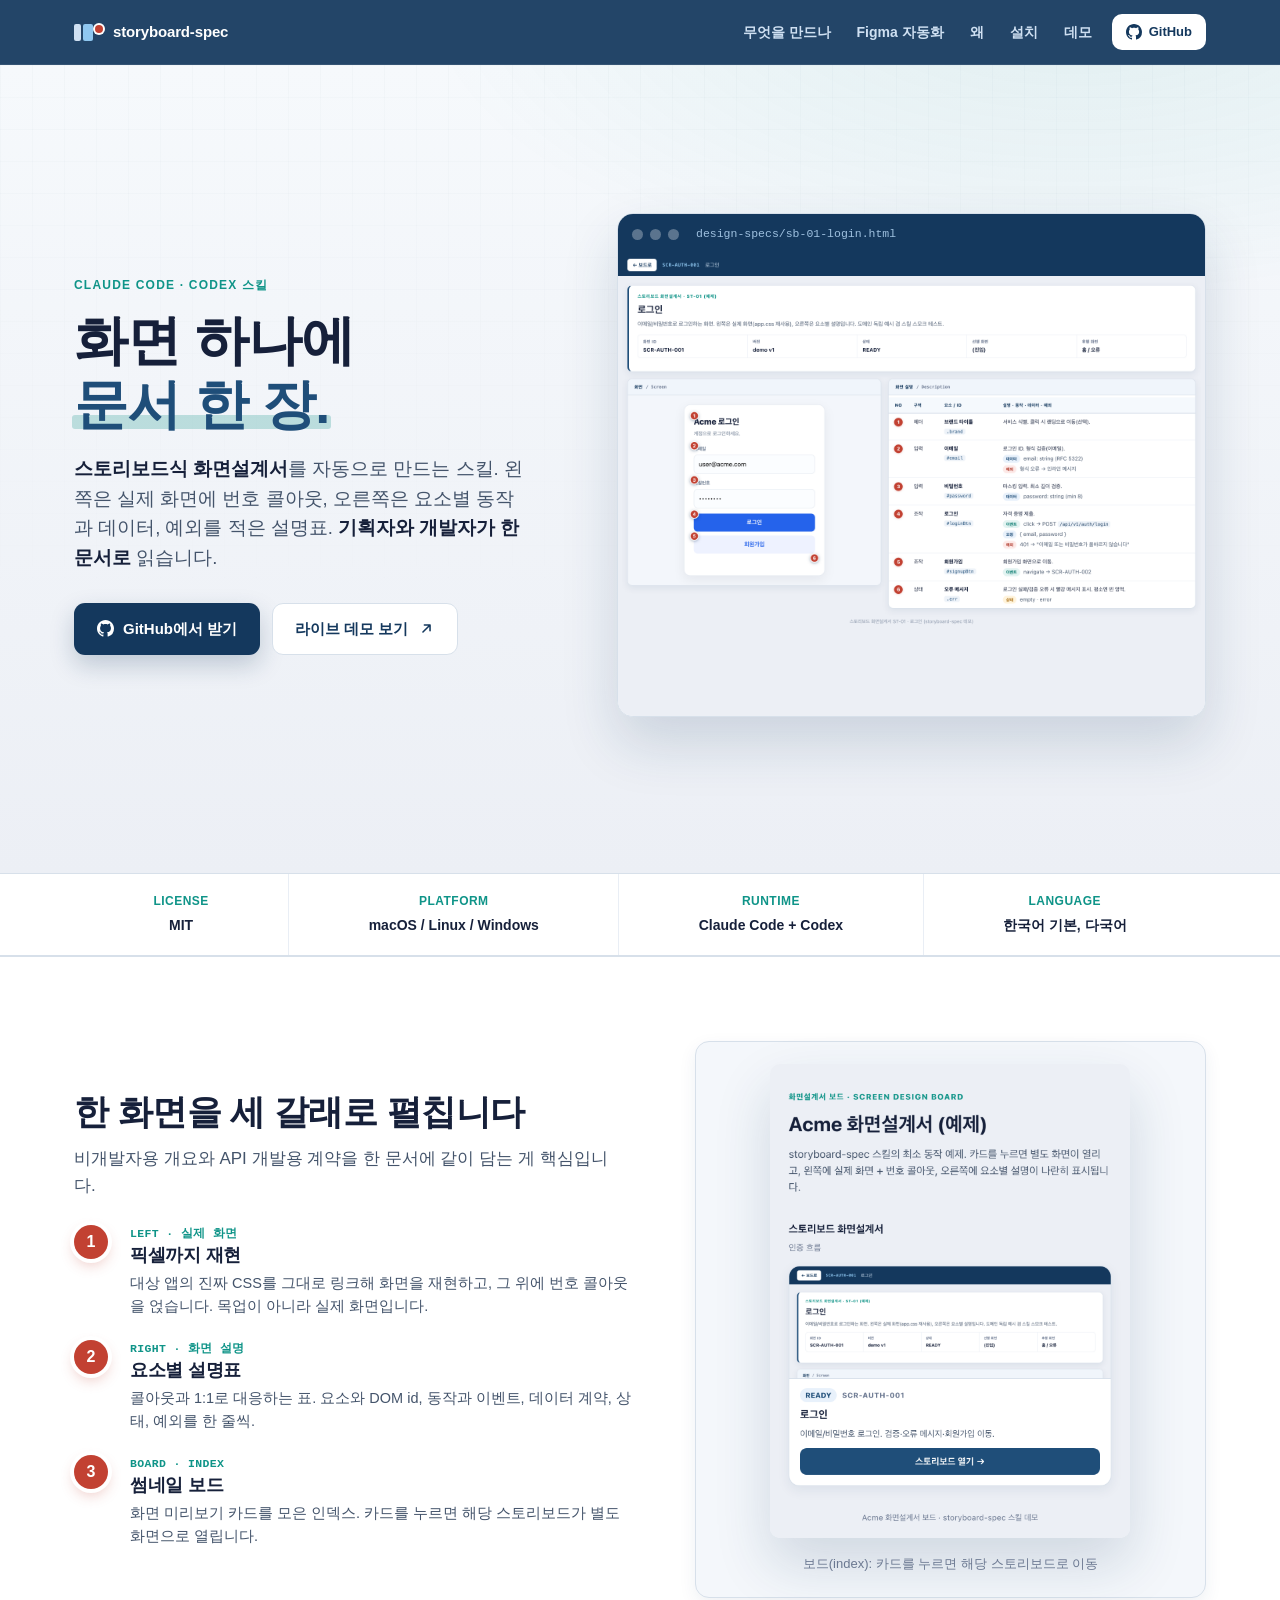
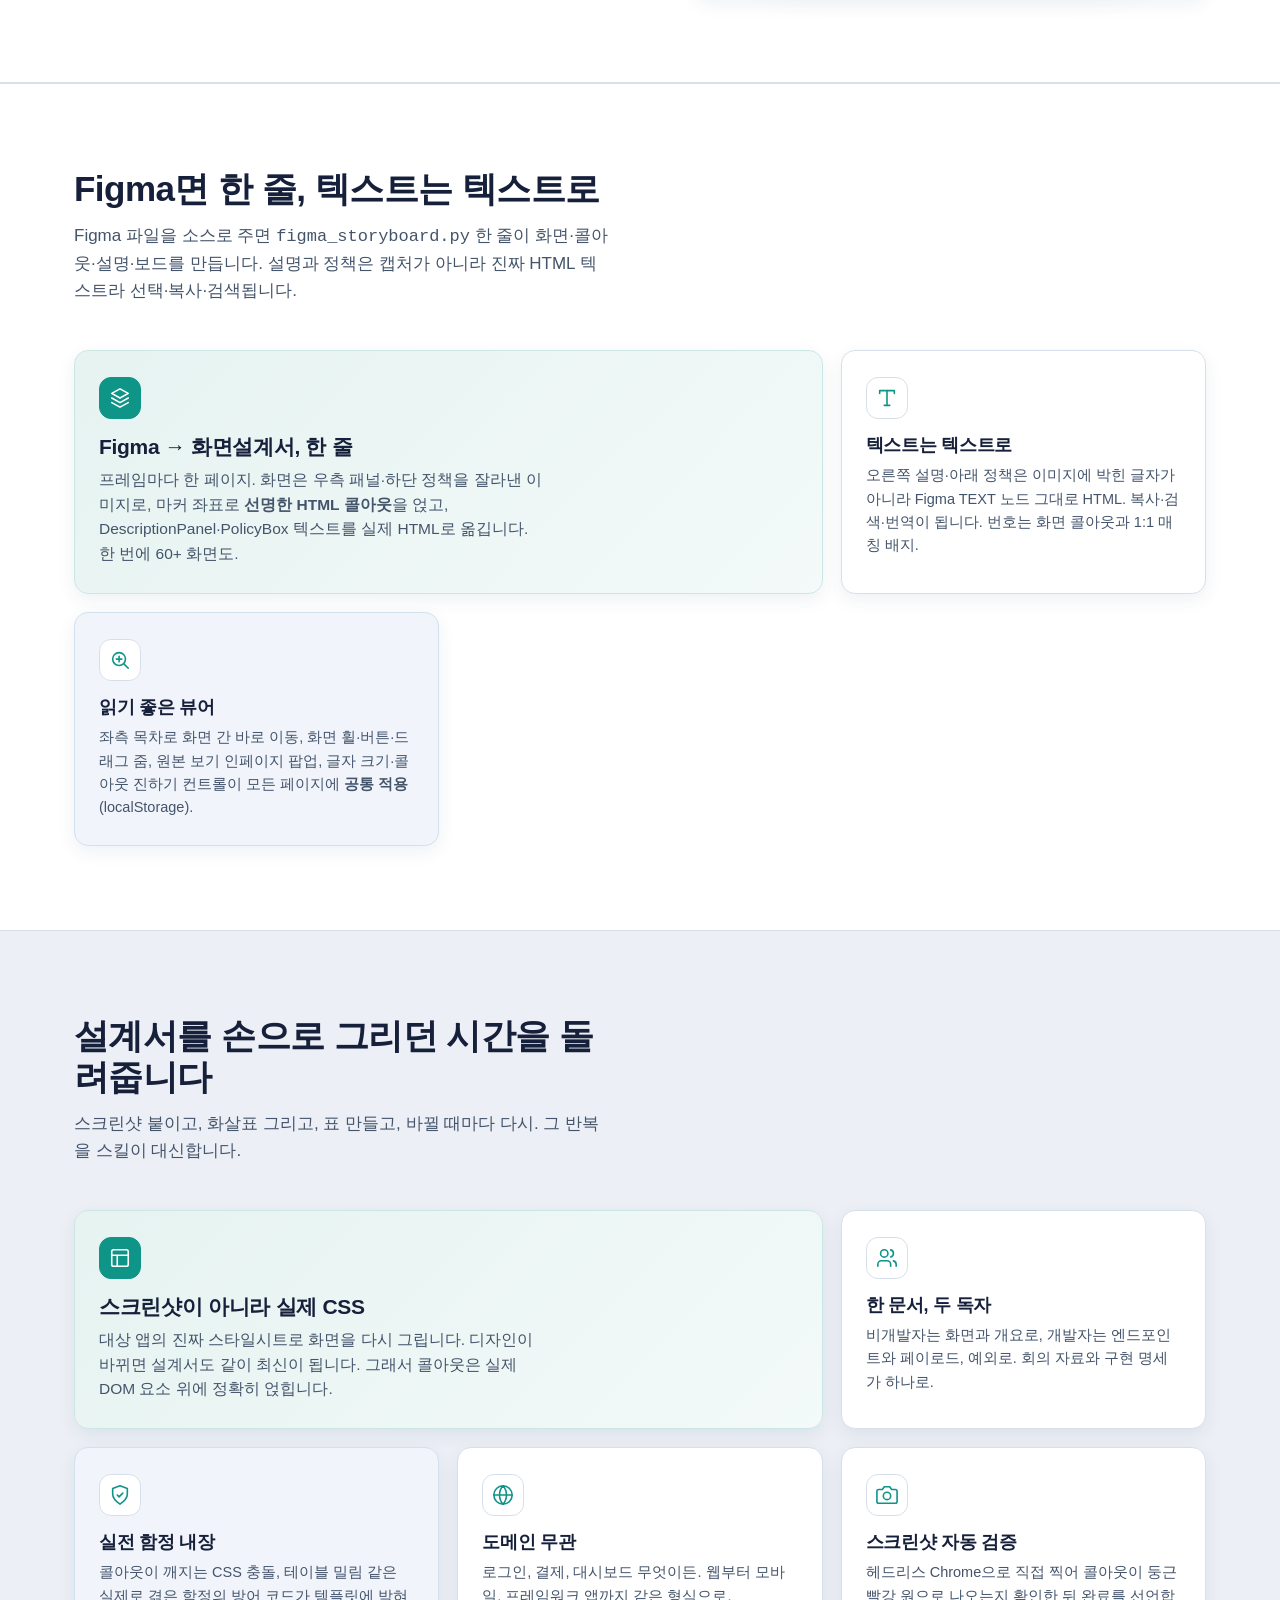
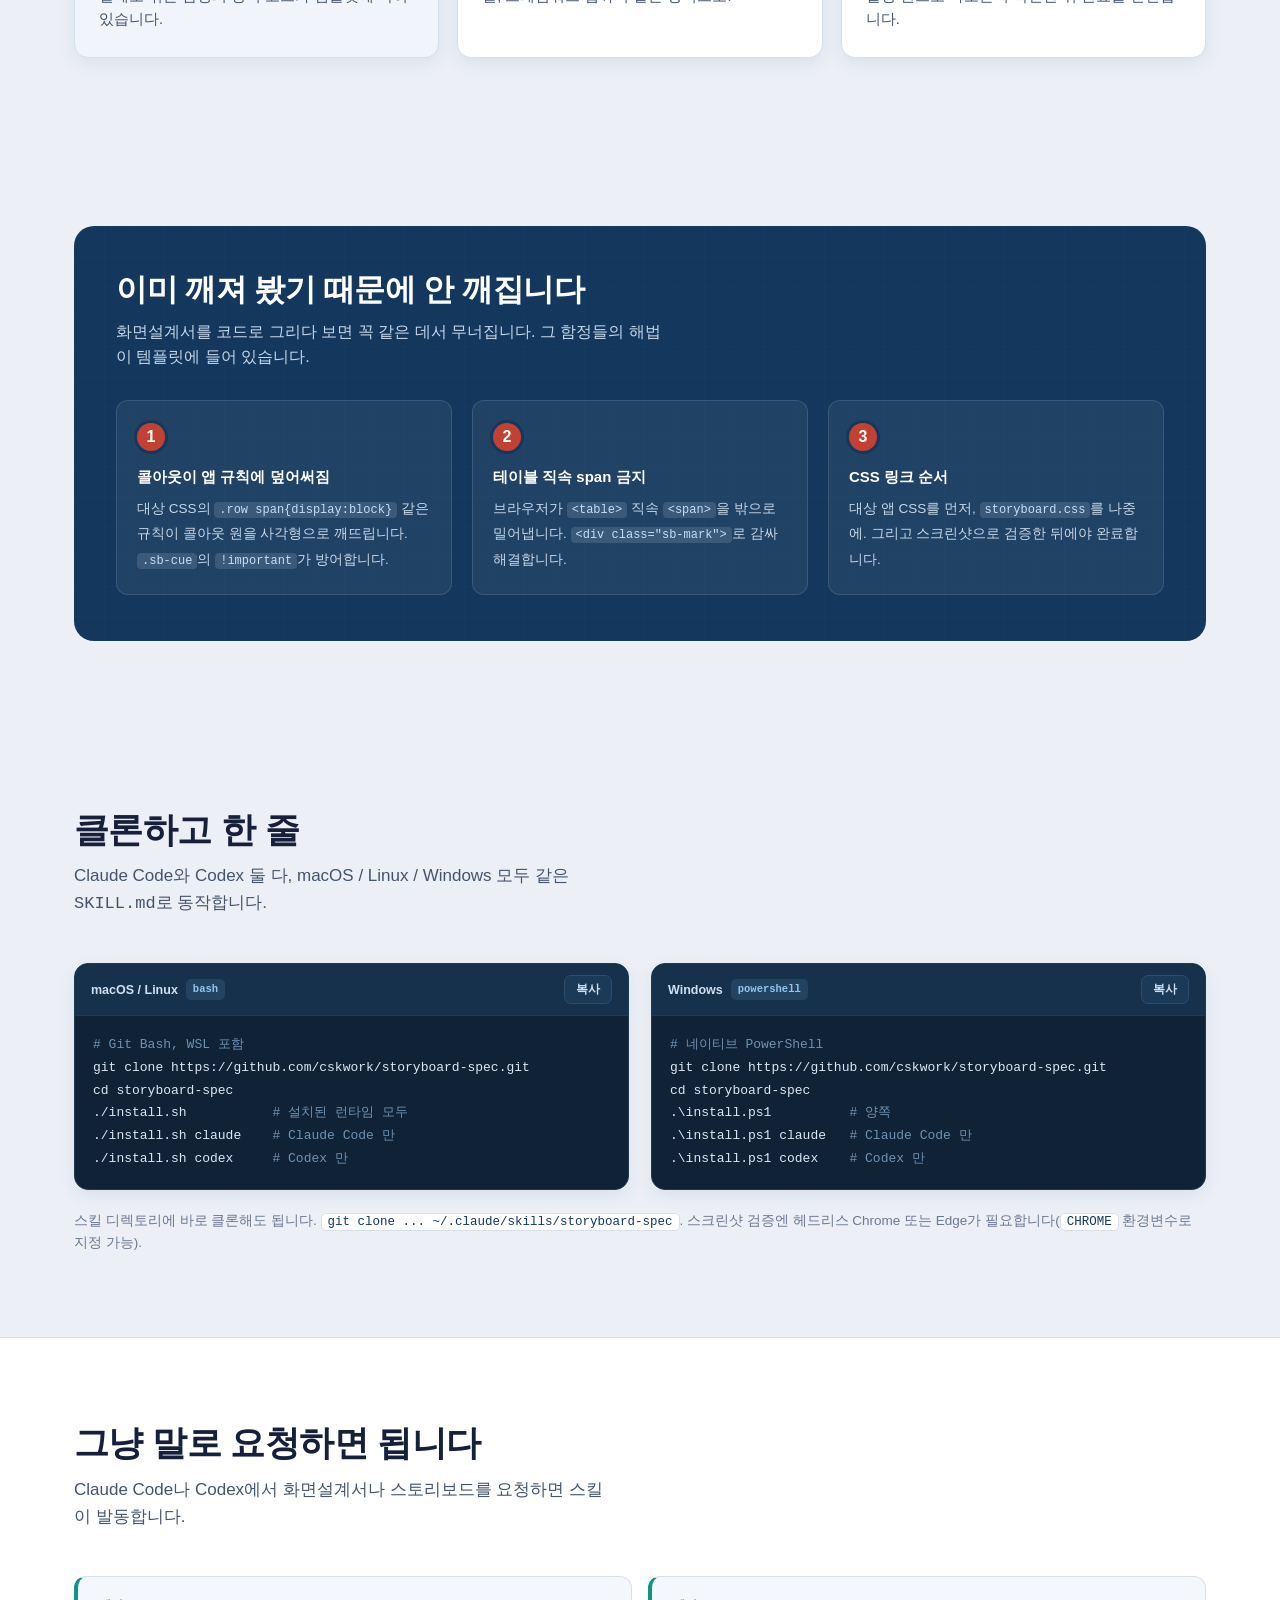
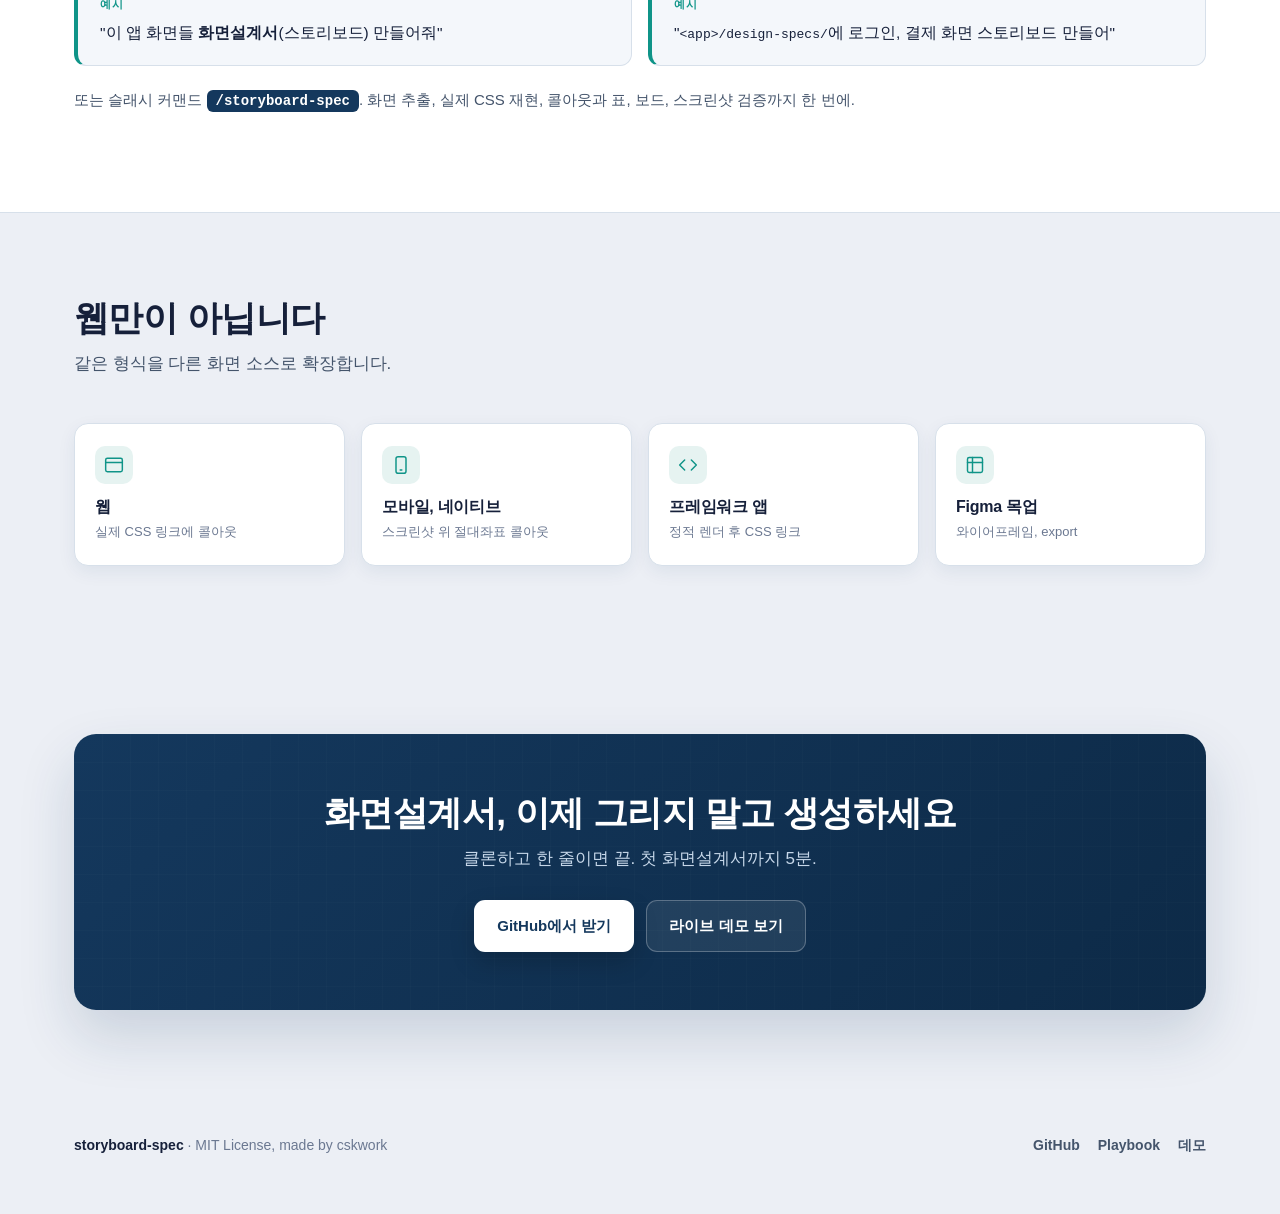
==== commit 7c73af3a: "feat(figma): automated Figma -> storyboard pipeline + interactive viewer One command (scripts/figma_" ====
--- a/index.html
+++ b/index.html
@@ -245,6 +245,7 @@
       </a>
       <nav>
         <a class="navlink" href="#produce">무엇을 만드나</a>
+        <a class="navlink" href="#figma">Figma 자동화</a>
         <a class="navlink" href="#why">왜</a>
         <a class="navlink" href="#install">설치</a>
         <a class="navlink" href="./examples/demo/index.html">데모</a>
@@ -327,6 +328,32 @@
     </div>
   </section>
 
+  <section id="figma" class="produce">
+    <div class="wrap">
+      <div class="sec-head" data-reveal>
+        <h2>Figma면 한 줄, 텍스트는 텍스트로</h2>
+        <p>Figma 파일을 소스로 주면 <code>figma_storyboard.py</code> 한 줄이 화면·콜아웃·설명·보드를 만듭니다. 설명과 정책은 캡처가 아니라 진짜 HTML 텍스트라 선택·복사·검색됩니다.</p>
+      </div>
+      <div class="bento">
+        <article class="cell wide" data-reveal>
+          <div class="ic"><svg viewBox="0 0 24 24" fill="none" stroke="currentColor" stroke-width="1.75" stroke-linecap="round" stroke-linejoin="round"><path d="m12 2 9 5-9 5-9-5z"/><path d="m3 12 9 5 9-5"/><path d="m3 17 9 5 9-5"/></svg></div>
+          <h3>Figma → 화면설계서, 한 줄</h3>
+          <p>프레임마다 한 페이지. 화면은 우측 패널·하단 정책을 잘라낸 이미지로, 마커 좌표로 <strong>선명한 HTML 콜아웃</strong>을 얹고, DescriptionPanel·PolicyBox 텍스트를 실제 HTML로 옮깁니다. 한 번에 60+ 화면도.</p>
+        </article>
+        <article class="cell" data-reveal data-d="1">
+          <div class="ic"><svg viewBox="0 0 24 24" fill="none" stroke="currentColor" stroke-width="1.75" stroke-linecap="round" stroke-linejoin="round"><path d="M4 7V4h16v3"/><path d="M9 20h6"/><path d="M12 4v16"/></svg></div>
+          <h3>텍스트는 텍스트로</h3>
+          <p>오른쪽 설명·아래 정책은 이미지에 박힌 글자가 아니라 Figma TEXT 노드 그대로 HTML. 복사·검색·번역이 됩니다. 번호는 화면 콜아웃과 1:1 매칭 배지.</p>
+        </article>
+        <article class="cell tint" data-reveal>
+          <div class="ic"><svg viewBox="0 0 24 24" fill="none" stroke="currentColor" stroke-width="1.75" stroke-linecap="round" stroke-linejoin="round"><circle cx="11" cy="11" r="7"/><path d="m21 21-4.3-4.3"/><path d="M8 11h6M11 8v6"/></svg></div>
+          <h3>읽기 좋은 뷰어</h3>
+          <p>좌측 목차로 화면 간 바로 이동, 화면 휠·버튼·드래그 줌, 원본 보기 인페이지 팝업, 글자 크기·콜아웃 진하기 컨트롤이 모든 페이지에 <strong>공통 적용</strong>(localStorage).</p>
+        </article>
+      </div>
+    </div>
+  </section>
+
   <section id="why">
     <div class="wrap">
       <div class="sec-head" data-reveal>
